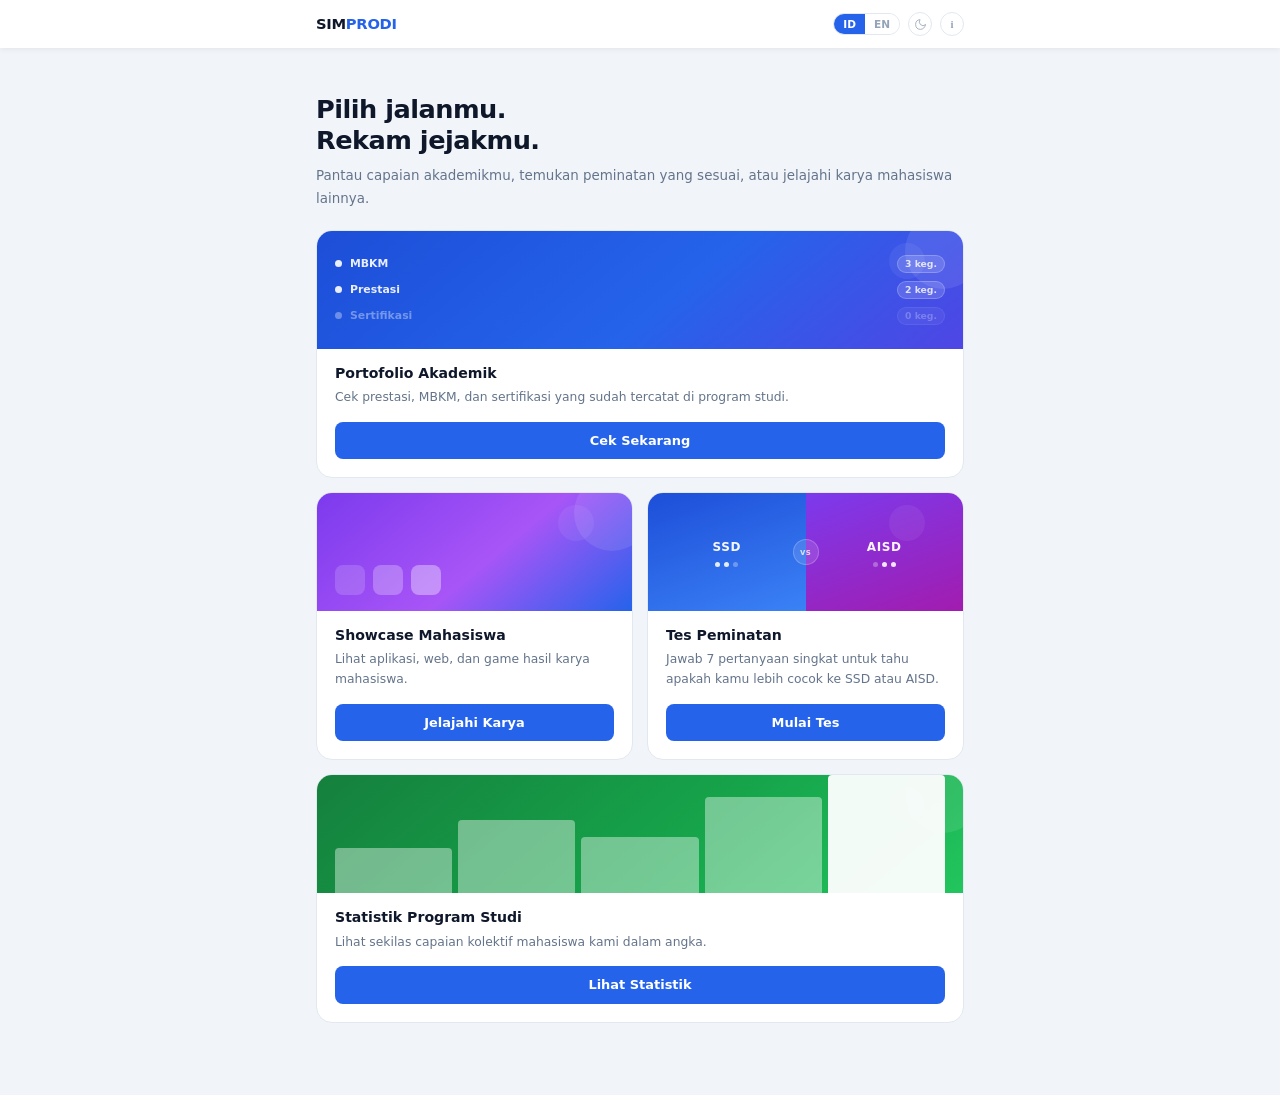
==== portofolio/index.html @ 8973e26c "Sync from simprodi@7f6a32a89ac58dc94283e444ecf06225a2c9fdaa" ====
<html lang="id">
<head>
<meta charset="UTF-8">
<meta name="viewport" content="width=device-width, initial-scale=1.0">
<title>Portofolio Akademik - SIMPRODI</title>
<meta name="description" content="Cek prestasi, MBKM, dan sertifikasi yang sudah tercatat di program studi.">
<meta property="og:title" content="Portofolio Akademik - SIMPRODI">
<meta property="og:description" content="Cek prestasi, MBKM, dan sertifikasi yang sudah tercatat di program studi.">
<meta property="og:type" content="website">
<meta property="og:image" content="https://simprodi.fandipres.my.id/previews/achievements-detail-page.png">
<script>
// Terapkan pilihan tema tersimpan SEBELUM CSS digambar, supaya tidak ada
// kedipan warna terang sesaat sebelum berpindah ke gelap (atau sebaliknya).
(function() {
  try {
    var saved = localStorage.getItem('simprodi_theme');
    if (saved === 'light' || saved === 'dark') document.documentElement.setAttribute('data-theme', saved);
  } catch (e) {}
})();
</script>
<link rel="stylesheet" href="/assets/app.css">
</head>
<body>
<script src="/assets/app.js"></script>
</body>
</html>
---- assets/app.css ----
*, *::before, *::after { box-sizing: border-box; margin: 0; padding: 0; }

:root {
  --blue:        #2563eb;
  --blue-soft:   #eff6ff;
  --blue-border: #bfdbfe;
  --green:       #16a34a;
  --green-soft:  #f0fdf4;
  --green-border:#bbf7d0;
  --purple:      #7c3aed;
  --purple-soft: #faf5ff;
  --purple-border:#ddd6fe;
  --orange:      #ea580c;
  --orange-soft: #fff7ed;
  --orange-border:#fed7aa;
  --red:         #dc2626;
  --red-soft:    #fef2f2;
  --red-border:  #fecaca;
  --bg:          #f1f5f9;
  --card:        #ffffff;
  --border:      #e2e8f0;
  --text:        #0f172a;
  --muted:       #64748b;
  --subtle:      #94a3b8;
  --radius:      10px;
  --font: system-ui, -apple-system, 'Segoe UI', Roboto, sans-serif;
}

/* Mode gelap: menimpa palet di atas. Dipicu otomatis mengikuti preferensi
   sistem (prefers-color-scheme), atau override manual lewat atribut
   data-theme di <html> saat pengguna memilih sendiri lewat tombol toggle. */
@media (prefers-color-scheme: dark) {
  :root:not([data-theme="light"]) {
    --blue:        #3b82f6;
    --blue-soft:   #17233d;
    --blue-border: #1e3a6f;
    --green:       #22c55e;
    --green-soft:  #142e1e;
    --green-border:#1b4a2e;
    --purple:      #a78bfa;
    --purple-soft: #241a3d;
    --purple-border:#3f2a6b;
    --orange:      #fb923c;
    --orange-soft: #3a2210;
    --orange-border:#6b3a10;
    --red:         #f87171;
    --red-soft:    #3a1616;
    --red-border:  #6b2323;
    --bg:          #0f172a;
    --card:        #1e293b;
    --border:      #334155;
    --text:        #f1f5f9;
    --muted:       #94a3b8;
    --subtle:      #64748b;
  }
}
:root[data-theme="dark"] {
  --blue:        #3b82f6;
  --blue-soft:   #17233d;
  --blue-border: #1e3a6f;
  --green:       #22c55e;
  --green-soft:  #142e1e;
  --green-border:#1b4a2e;
  --purple:      #a78bfa;
  --purple-soft: #241a3d;
  --purple-border:#3f2a6b;
  --orange:      #fb923c;
  --orange-soft: #3a2210;
  --orange-border:#6b3a10;
  --red:         #f87171;
  --red-soft:    #3a1616;
  --red-border:  #6b2323;
  --bg:          #0f172a;
  --card:        #1e293b;
  --border:      #334155;
  --text:        #f1f5f9;
  --muted:       #94a3b8;
  --subtle:      #64748b;
}

body {
  font-family: var(--font); background: var(--bg);
  color: var(--text); min-height: 100vh;
  font-size: 15px; line-height: 1.5;
  -webkit-font-smoothing: antialiased;
  display: flex; flex-direction: column;
}
main { flex: 1; }

/* ---- HEADER ---- */
.site-header {
  background: var(--card);
  box-shadow: 0 1px 6px rgba(0,0,0,.07);
  position: sticky; top: 0; z-index: 100;
}
.header-inner {
  max-width: 680px; margin: 0 auto;
  padding: 0 16px; height: 48px;
  display: flex; align-items: center; justify-content: space-between;
}
.header-brand {
  font-size: 0.92rem; font-weight: 800; color: var(--text);
  letter-spacing: -0.02em; cursor: pointer;
}
.header-brand span { color: var(--blue); }
.header-info-btn {
  width: 24px; height: 24px; border-radius: 50%;
  border: 1.5px solid var(--border); background: var(--card);
  display: flex; align-items: center; justify-content: center;
  cursor: pointer; font-size: 0.68rem; font-weight: 700;
  color: var(--subtle); font-family: Georgia, serif;
  transition: border-color .15s, color .15s, background .15s;
  flex-shrink: 0; line-height: 1;
}
.header-info-btn:hover { border-color: var(--blue); color: var(--blue); background: var(--blue-soft); }
.lang-toggle {
  display: flex; border: 1.5px solid var(--border); border-radius: 20px;
  overflow: hidden; flex-shrink: 0;
}
.lang-btn {
  border: none; background: var(--card); color: var(--subtle);
  font-family: var(--font); font-size: 0.66rem; font-weight: 700;
  padding: 4px 9px; cursor: pointer; transition: background .15s, color .15s;
}
.lang-btn.active { background: var(--blue); color: #fff; }

/* ---- MODAL ABOUT ---- */
.about-overlay {
  display: none; position: fixed; inset: 0;
  background: rgba(15,23,42,.35); z-index: 300;
  align-items: flex-end; justify-content: center;
  padding: 0 16px 24px;
}
.about-overlay.open { display: flex; }
.about-modal {
  background: var(--card); border-radius: 16px;
  padding: 22px 20px 20px; width: 100%; max-width: 480px;
  box-shadow: 0 12px 40px rgba(0,0,0,.18);
  animation: slideUp .18s ease;
}
@keyframes slideUp { from { transform: translateY(16px); opacity: 0; } to { transform: translateY(0); opacity: 1; } }
.about-eyebrow {
  font-size: 0.62rem; font-weight: 700; text-transform: uppercase;
  letter-spacing: 0.08em; color: var(--subtle); margin-bottom: 10px;
}
.about-brand {
  font-size: 1.1rem; font-weight: 800; color: var(--text);
  letter-spacing: -0.02em; margin-bottom: 4px;
}
.about-brand b { color: var(--blue); }
.about-expand {
  font-size: 0.78rem; font-weight: 600; color: var(--muted);
  margin-bottom: 12px; line-height: 1.5;
}
.about-desc {
  font-size: 0.80rem; color: var(--muted); line-height: 1.65;
}
.about-close {
  display: block; width: 100%; margin-top: 16px;
  background: var(--bg); border: none; border-radius: 8px;
  padding: 10px; font-size: 0.84rem; font-weight: 600;
  font-family: var(--font); color: var(--muted); cursor: pointer;
  transition: background .15s;
}
.about-close:hover { background: var(--border); }

/* ---- LAYOUT ---- */
.page-wrap { max-width: 680px; margin: 0 auto; padding: 20px 16px 48px; }

/* ---- SEARCH ---- */
.search-card {
  background: var(--card); border: 1px solid var(--border);
  border-radius: var(--radius); padding: 16px; margin-bottom: 18px;
}
.search-row { display: flex; gap: 8px; }
.search-input {
  flex: 1; border: 1.5px solid var(--border); border-radius: 8px;
  padding: 10px 13px; font-size: 0.92rem; font-family: var(--font);
  color: var(--text); outline: none; transition: border-color .15s;
  background: var(--card);
}
.search-input:focus   { border-color: var(--blue); }
.search-input::placeholder { color: var(--subtle); }
.search-btn {
  background: var(--blue); color: #fff; border: none;
  border-radius: 8px; padding: 10px 20px;
  font-size: 0.92rem; font-weight: 600; font-family: var(--font);
  cursor: pointer; transition: background .15s; white-space: nowrap;
}
.search-btn:hover    { background: #1d4ed8; }
.search-btn:disabled { background: #93c5fd; cursor: not-allowed; }
.search-hint { font-size: 0.78rem; color: var(--muted); margin-top: 8px; }

/* ---- STATUS ---- */
.msg-center { text-align: center; padding: 20px 0; font-size: 0.87rem; color: var(--muted); }
.msg-error  { text-align: center; padding: 20px 0; font-size: 0.87rem; color: var(--red); }

/* ---- RESULT INFO ---- */
.result-info {
  font-size: 0.82rem; color: var(--blue);
  background: var(--blue-soft); border: 1px solid var(--blue-border);
  border-radius: 8px; padding: 9px 14px; margin-bottom: 12px;
}

/* ---- STUDENT CARDS ---- */
.student-card {
  background: var(--card); border: 1px solid var(--border);
  border-radius: var(--radius); padding: 13px 15px;
  margin-bottom: 8px; cursor: pointer;
  display: flex; align-items: center; gap: 12px;
  transition: border-color .15s, box-shadow .15s;
  -webkit-tap-highlight-color: transparent;
}
.student-card:hover {
  border-color: var(--blue);
  box-shadow: 0 2px 12px rgba(37,99,235,.1);
}
.s-body  { flex: 1; min-width: 0; }
.s-name  { font-weight: 600; font-size: 0.92rem; white-space: nowrap; overflow: hidden; text-overflow: ellipsis; }
.s-nim   { font-size: 0.78rem; color: var(--muted); margin-top: 1px; }
.s-tags  { display: flex; flex-wrap: wrap; gap: 4px; margin-top: 6px; }
.tag {
  font-size: 0.70rem; font-weight: 600; padding: 2px 8px;
  border-radius: 20px; border: 1px solid; line-height: 1.4;
}
.tag-p  { background: var(--blue-soft);   color: var(--blue);   border-color: var(--blue-border);   }
.tag-m  { background: var(--green-soft);  color: var(--green);  border-color: var(--green-border);  }
.tag-s  { background: var(--purple-soft); color: var(--purple); border-color: var(--purple-border); }
.tag-0  { background: #f8fafc; color: var(--subtle); border-color: var(--border); }
.s-chevron {
  width: 8px; height: 8px; flex-shrink: 0;
  border-right: 2px solid var(--border);
  border-top:   2px solid var(--border);
  transform: rotate(45deg); margin-right: 4px;
}

/* ---- DETAIL VIEW ---- */
#detailView { display: none; }

.back-btn {
  display: inline-flex; align-items: center; gap: 7px;
  background: none; border: 1px solid var(--border);
  border-radius: 7px; padding: 7px 13px;
  font-size: 0.82rem; font-weight: 600; font-family: var(--font);
  color: var(--muted); cursor: pointer; margin-bottom: 16px;
  transition: border-color .15s, color .15s;
}
.back-btn:hover { border-color: var(--blue); color: var(--blue); }
.back-btn .arr  { font-size: 0.9rem; }

.detail-header {
  background: var(--card); border: 1px solid var(--border);
  border-radius: var(--radius); padding: 16px;
  display: flex; align-items: center; gap: 14px; margin-bottom: 14px;
}
.d-name    { font-size: 1rem; font-weight: 700; }
.d-nim     { font-size: 0.80rem; color: var(--muted); margin-top: 2px; }

/* ---- ACCORDION ---- */
.acc-wrap  { margin-bottom: 8px; }

.acc-btn {
  width: 100%; background: var(--card);
  border: 1px solid var(--border); border-radius: var(--radius);
  padding: 12px 16px; display: flex; align-items: center;
  justify-content: space-between; cursor: pointer;
  font-family: var(--font); transition: border-color .15s;
  -webkit-tap-highlight-color: transparent;
}
.acc-btn:hover { border-color: var(--muted); }
.acc-btn.is-open { border-radius: var(--radius) var(--radius) 0 0; }

.acc-lhs   { display: flex; align-items: center; gap: 10px; }
.acc-dot   { width: 8px; height: 8px; border-radius: 50%; flex-shrink: 0; }
.dot-blue  { background: var(--blue); }
.dot-green { background: var(--green); }
.dot-purple{ background: var(--purple); }
.acc-label { font-size: 0.88rem; font-weight: 600; color: var(--text); }
.acc-count { font-size: 0.70rem; font-weight: 700; padding: 2px 7px; border-radius: 20px; }
.c-blue    { background: var(--blue-soft);   color: var(--blue);   }
.c-green   { background: var(--green-soft);  color: var(--green);  }
.c-purple  { background: var(--purple-soft); color: var(--purple); }

.acc-icon {
  width: 7px; height: 7px; flex-shrink: 0;
  border-right: 2px solid var(--subtle);
  border-bottom: 2px solid var(--subtle);
  transform: rotate(45deg); transition: transform .2s;
}
.acc-icon.open { transform: rotate(-135deg); }

.acc-body {
  display: none; background: var(--card);
  border: 1px solid var(--border); border-top: none;
  border-radius: 0 0 var(--radius) var(--radius);
}
.acc-body.open { display: block; }

.acc-empty {
  padding: 18px 16px; font-size: 0.84rem; color: var(--subtle); font-style: italic;
}

/* ---- DATA ROWS ---- */
.data-row {
  padding: 12px 16px; border-bottom: 1px solid #f1f5f9;
}
.data-row:last-child { border-bottom: none; }

.row-meta { display: flex; align-items: center; flex-wrap: wrap; gap: 5px; margin-bottom: 5px; }
.sem-tag {
  font-size: 0.70rem; font-weight: 600; padding: 2px 7px;
  border-radius: 4px; background: #f1f5f9; color: var(--muted);
}
.kat-tag {
  font-size: 0.70rem; font-weight: 600; padding: 2px 7px;
  border-radius: 4px; background: var(--purple-soft);
  color: var(--purple); border: 1px solid var(--purple-border);
}
.row-main { font-size: 0.86rem; color: var(--text); line-height: 1.55; }
.row-sub  { font-size: 0.81rem; color: var(--muted); line-height: 1.5; margin-top: 3px; font-style: italic; }

/* ---- LAPORAN ---- */
.lapor-card {
  background: var(--card); border: 1px solid var(--border);
  border-radius: var(--radius); padding: 16px; margin-top: 10px;
}
.lapor-header {
  display: flex; align-items: flex-start;
  justify-content: space-between; gap: 12px; flex-wrap: wrap;
}
.lapor-title { font-size: 0.88rem; font-weight: 600; }
.lapor-desc  { font-size: 0.79rem; color: var(--muted); margin-top: 3px; }
.btn-lapor {
  background: var(--orange-soft); color: var(--orange);
  border: 1px solid var(--orange-border); border-radius: 7px;
  padding: 7px 14px; font-size: 0.82rem; font-weight: 600;
  font-family: var(--font); cursor: pointer; white-space: nowrap;
  transition: background .15s; flex-shrink: 0;
}
.btn-lapor:hover { background: #ffedd5; }

.lapor-form {
  display: none; border-top: 1px solid var(--border);
  margin-top: 14px; padding-top: 14px;
}
.lapor-form.open { display: block; }
.lapor-note {
  font-size: 0.78rem; color: var(--muted); line-height: 1.55;
  background: #f8fafc; border: 1px solid var(--border);
  border-radius: 6px; padding: 8px 11px; margin: 10px 0 12px;
}
.form-label {
  display: block; font-size: 0.81rem; font-weight: 600;
  color: #374151; margin-bottom: 6px;
}
.form-textarea {
  width: 100%; border: 1.5px solid var(--border); border-radius: 8px;
  padding: 10px 12px; font-size: 0.86rem; font-family: var(--font);
  resize: vertical; min-height: 90px; outline: none; margin-bottom: 10px;
  color: var(--text); transition: border-color .15s; line-height: 1.5;
}
.form-textarea:focus   { border-color: var(--orange); }
.form-textarea::placeholder { color: var(--subtle); font-size: 0.83rem; }
.char-counter { font-size: 0.72rem; color: var(--subtle); text-align: right; margin: -4px 0 8px; }
.char-counter.ok { color: var(--green); }
.btn-send {
  background: var(--orange); color: #fff; border: none; border-radius: 8px;
  padding: 9px 18px; font-size: 0.88rem; font-weight: 600;
  font-family: var(--font); cursor: pointer; transition: background .15s;
}
.btn-send:hover    { background: #c2410c; }
.btn-send:disabled { opacity: 0.55; cursor: not-allowed; }

.alert {
  margin-top: 10px; padding: 10px 13px; border-radius: 8px;
  font-size: 0.83rem; line-height: 1.5;
}
.alert-ok  { background: var(--green-soft); color: var(--green); border: 1px solid var(--green-border); }
.alert-err { background: var(--red-soft); color: var(--red); border: 1px solid var(--red-border); }

/* ---- DETAIL TOPBAR ---- */
.detail-topbar {
  display: flex; justify-content: space-between; align-items: center;
  margin-bottom: 16px;
}
/* ---- TOAST ---- */
.toast {
  position: fixed; bottom: 24px; left: 50%;
  transform: translateX(-50%) translateY(12px);
  background: #1e293b; color: #fff;
  padding: 10px 18px; border-radius: 8px;
  font-size: 0.83rem; font-weight: 500;
  opacity: 0; transition: opacity .2s, transform .2s;
  z-index: 400; pointer-events: none; white-space: nowrap;
}
.toast.show { opacity: 1; transform: translateX(-50%) translateY(0); }

/* ---- FOOTER ---- */

/* ---- SEMESTER GROUP ---- */
.sem-group { }
.sem-group-label {
  font-size: 0.70rem; font-weight: 700; text-transform: uppercase;
  letter-spacing: 0.6px; color: var(--muted);
  padding: 7px 16px 5px; background: #f8fafc;
  border-bottom: 1px solid var(--border);
  border-top: 1px solid var(--border);
}
.sem-group:first-child .sem-group-label { border-top: none; }
.sem-group .data-row { border-bottom: 1px solid #f8fafc; }
.sem-group .data-row:last-child { border-bottom: none; }

/* ---- INFO BUTTON ---- */
.info-btn {
  width: 15px; height: 15px; border-radius: 50%;
  background: var(--border); color: var(--muted);
  border: none; cursor: pointer; font-size: 0.62rem; font-weight: 700;
  display: inline-flex; align-items: center; justify-content: center;
  flex-shrink: 0; transition: background .15s, color .15s;
  font-family: Georgia, serif; line-height: 1; user-select: none;
}
.info-btn:hover, .info-btn:focus-visible { background: var(--blue); color: #fff; outline: none; }

/* ---- INFO MODAL ---- */
.info-overlay {
  display: none; position: fixed; inset: 0;
  background: rgba(0,0,0,.4); z-index: 300;
  align-items: center; justify-content: center; padding: 20px;
}
.info-overlay.open { display: flex; }
.info-box {
  background: var(--card); border-radius: 14px;
  padding: 22px 20px 20px; max-width: 340px; width: 100%;
  position: relative; box-shadow: 0 12px 40px rgba(0,0,0,.18);
  animation: popIn .15s ease;
}
@keyframes popIn { from { transform: scale(.92); opacity: 0; } to { transform: scale(1); opacity: 1; } }
.info-close {
  position: absolute; top: 12px; right: 12px;
  background: none; border: none; cursor: pointer;
  color: var(--subtle); font-size: 0.85rem; line-height: 1;
  width: 26px; height: 26px; display: flex; align-items: center; justify-content: center;
  border-radius: 6px; transition: background .15s, color .15s;
}
.info-close:hover { background: #f1f5f9; color: var(--text); }
.info-cat {
  font-size: 0.68rem; font-weight: 700; text-transform: uppercase;
  letter-spacing: 0.6px; margin-bottom: 6px; padding: 3px 8px;
  border-radius: 4px; display: inline-block;
}
.info-cat.mbkm   { background: var(--green-soft);  color: var(--green); }
.info-cat.pres   { background: var(--blue-soft);   color: var(--blue);  }
.info-cat.sert   { background: var(--purple-soft); color: var(--purple);}
.info-title { font-size: 0.95rem; font-weight: 700; margin-bottom: 10px; color: var(--text); }
.info-body  { font-size: 0.83rem; color: var(--muted); line-height: 1.7; }

/* ---- TEXT INPUT (for not-found form) ---- */
.text-input {
  width: 100%; border: 1.5px solid var(--border); border-radius: 8px;
  padding: 9px 12px; font-size: 0.88rem; font-family: var(--font);
  color: var(--text); outline: none; transition: border-color .15s;
  background: var(--card);
}
.text-input:focus { border-color: var(--blue); }
.text-input::placeholder { color: var(--subtle); }

/* ---- SPINNER ---- */
.spinner {
  display: inline-block; width: 13px; height: 13px;
  border: 2px solid rgba(255,255,255,.35); border-top-color: #fff;
  border-radius: 50%; animation: spin .65s linear infinite;
  vertical-align: middle; margin-right: 5px;
}
@keyframes spin { to { transform: rotate(360deg); } }

/* ---- MOBILE ---- */
@media (max-width: 480px) {
  .search-btn { padding: 10px 14px; font-size: 0.88rem; }
  .s-name { font-size: 0.90rem; }
  .lapor-header { flex-direction: column; }
  .btn-lapor { width: 100%; text-align: center; }
}

/* ---- BERANDA ---- */
.home-hero { padding: 26px 0 20px; }
.home-headline {
  font-size: 1.6rem; font-weight: 800; line-height: 1.2;
  color: var(--text); letter-spacing: -0.02em; text-wrap: balance; margin-bottom: 10px;
}
.home-sub { font-size: 0.84rem; color: var(--muted); line-height: 1.65; }

.home-cards {
  display: grid; grid-template-columns: 1fr 1fr;
  gap: 14px; margin-bottom: 24px;
}
@media (max-width: 400px) {
  .home-cards { grid-template-columns: 1fr; }
  .home-headline { font-size: 1.32rem; }
}
.home-card {
  background: var(--card); border: 1.5px solid var(--border);
  border-radius: 16px; overflow: hidden; cursor: pointer;
  transition: border-color .18s, box-shadow .18s, transform .14s;
  -webkit-tap-highlight-color: transparent; outline: none;
  display: flex; flex-direction: column;
}
.home-card-1:hover, .home-card-1:focus-visible {
  border-color: var(--blue);
  box-shadow: 0 8px 28px rgba(37,99,235,.15);
  transform: translateY(-2px);
}
.home-card-2:hover, .home-card-2:focus-visible {
  border-color: var(--purple);
  box-shadow: 0 8px 28px rgba(124,58,237,.15);
  transform: translateY(-2px);
}
.home-card-illus {
  height: 118px; position: relative; overflow: hidden;
  display: flex; align-items: flex-end; padding: 0 18px 16px;
}
.home-card-illus::before {
  content: ''; position: absolute; right: -18px; top: -18px;
  width: 76px; height: 76px; border-radius: 50%; background: rgba(255,255,255,.09);
}
.home-card-illus::after {
  content: ''; position: absolute; right: 38px; top: 12px;
  width: 36px; height: 36px; border-radius: 50%; background: rgba(255,255,255,.06);
}
.illus-blue   { background: linear-gradient(140deg, #1D4ED8 0%, #2563EB 55%, #4F46E5 100%); }

/* Ilustrasi Portofolio Akademik - list kategori */
.illus-list { display: flex; flex-direction: column; gap: 8px; width: 100%; }
.illus-list-row { display: flex; align-items: center; gap: 8px; }
.illus-list-dot {
  width: 7px; height: 7px; border-radius: 50%;
  background: rgba(255,255,255,.9); flex-shrink: 0;
}
.illus-list-dot.dim { background: rgba(255,255,255,.35); }
.illus-list-label {
  font-size: 0.68rem; font-weight: 700; color: rgba(255,255,255,.9); flex: 1;
}
.illus-list-label.dim { color: rgba(255,255,255,.38); }
.illus-list-badge {
  font-size: 0.58rem; font-weight: 700;
  background: rgba(255,255,255,.15); border: 1px solid rgba(255,255,255,.22);
  border-radius: 20px; padding: 1px 7px; color: rgba(255,255,255,.8);
}
.illus-list-badge.dim { opacity: 0.35; }

/* Ilustrasi Tes Peminatan - komparasi SSD vs AISD */
.illus-vs-wrap {
  display: flex; width: 100%; height: 100%;
  position: absolute; inset: 0;
}
.illus-vs-side {
  flex: 1; display: flex; flex-direction: column;
  align-items: center; justify-content: center; gap: 6px;
  position: relative;
}
.illus-vs-left  { background: linear-gradient(160deg, #1D4ED8, #3B82F6); }
.illus-vs-right { background: linear-gradient(160deg, #7C3AED, #A21CAF); }
.illus-vs-label {
  font-size: 0.75rem; font-weight: 800; letter-spacing: 0.05em;
  color: rgba(255,255,255,.95);
}
.illus-vs-dots { display: flex; gap: 4px; }
.illus-vs-dot {
  width: 5px; height: 5px; border-radius: 50%;
  background: rgba(255,255,255,.3);
}
.illus-vs-dot.on { background: rgba(255,255,255,.88); }
.illus-vs-badge {
  position: absolute; top: 50%; left: 50%;
  transform: translate(-50%, -50%);
  width: 26px; height: 26px;
  display: flex; align-items: center; justify-content: center;
  font-size: 0.52rem; font-weight: 800; letter-spacing: 0.03em;
  color: rgba(255,255,255,.75);
  background: rgba(255,255,255,.12);
  border: 1px solid rgba(255,255,255,.22);
  border-radius: 50%;
  z-index: 1;
}

.home-card-body { padding: 15px 18px 18px; flex: 1; display: flex; flex-direction: column; }
.home-card-title {
  font-size: 0.88rem; font-weight: 700; color: var(--text);
  line-height: 1.3; margin-bottom: 6px;
}
.home-card-desc {
  font-size: 0.77rem; color: var(--muted); line-height: 1.6;
  flex: 1; margin-bottom: 14px;
}
.home-card-btn {
  display: block; width: 100%; border: none; border-radius: 8px;
  padding: 9px 12px; font-size: 0.81rem; font-weight: 700;
  font-family: var(--font); text-align: center; pointer-events: none;
  background: var(--blue); color: #fff;
}

/* ---- KUIS PEMINATAN ---- */
.quiz-topbar {
  display: flex; align-items: center; gap: 10px; margin-bottom: 4px;
}
.quiz-progress-bar {
  flex: 1; height: 4px; background: var(--border); border-radius: 2px; overflow: hidden;
}
.quiz-progress-fill {
  height: 100%; background: var(--purple); border-radius: 2px;
  transition: width .35s ease;
}
.quiz-step-label { font-size: 0.75rem; color: var(--muted); white-space: nowrap; }
.quiz-card {
  background: var(--card); border: 1px solid var(--border);
  border-radius: var(--radius); padding: 20px 18px; margin-top: 12px;
}
.quiz-q {
  font-size: 0.95rem; font-weight: 600; color: var(--text);
  line-height: 1.6; margin-bottom: 16px;
}
.quiz-options { display: flex; flex-direction: column; gap: 10px; }
.quiz-option {
  width: 100%; text-align: left; border: 1.5px solid var(--border);
  border-radius: 10px; padding: 13px 16px;
  font-size: 0.87rem; font-family: var(--font); color: var(--text);
  background: var(--card); cursor: pointer; line-height: 1.55;
  transition: border-color .15s, background .15s;
  -webkit-tap-highlight-color: transparent;
}
.quiz-option:hover { border-color: var(--purple); background: var(--purple-soft); }
.quiz-prev-btn {
  display: flex; align-items: center; gap: 6px; margin-top: 16px;
  background: none; border: none; cursor: pointer; padding: 4px 0;
  font-size: 0.82rem; font-weight: 600; color: var(--muted);
  font-family: var(--font); transition: color .15s;
}
.quiz-prev-btn:hover { color: var(--purple); }

/* ---- HASIL KUIS ---- */
.result-hero {
  background: var(--card); border: 1px solid var(--border);
  border-radius: var(--radius); padding: 22px 20px; text-align: center; margin-bottom: 12px;
}
.result-chip {
  display: inline-block; font-size: 0.68rem; font-weight: 700; text-transform: uppercase;
  letter-spacing: 0.5px; padding: 3px 10px; border-radius: 20px; margin-bottom: 10px;
}
.chip-ssd  { background: var(--blue-soft);   color: var(--blue);   }
.chip-aisd { background: var(--purple-soft); color: var(--purple); }
.result-pem-name { font-size: 1.05rem; font-weight: 700; color: var(--text); margin-bottom: 5px; line-height: 1.4; }
.result-score-line { font-size: 0.82rem; color: var(--muted); margin-bottom: 16px; }
.score-bars { display: flex; flex-direction: column; gap: 8px; text-align: left; }
.score-row-label {
  display: flex; justify-content: space-between;
  font-size: 0.74rem; font-weight: 700; margin-bottom: 4px;
}
.score-row-label.ssd  { color: var(--blue);   }
.score-row-label.aisd { color: var(--purple); }
.score-track { height: 6px; background: var(--border); border-radius: 3px; overflow: hidden; }
.score-fill-ssd  { height: 100%; background: var(--blue);   border-radius: 3px; transition: width .5s ease; }
.score-fill-aisd { height: 100%; background: var(--purple); border-radius: 3px; transition: width .5s ease; }
.result-desc-card {
  background: var(--card); border: 1px solid var(--border);
  border-radius: var(--radius); padding: 16px; margin-bottom: 12px;
}
.result-desc-title { font-size: 0.86rem; font-weight: 700; color: var(--text); margin-bottom: 7px; }
.result-desc-body  { font-size: 0.82rem; color: var(--muted); line-height: 1.7; }
.result-sub-label {
  font-size: 0.68rem; font-weight: 700; text-transform: uppercase;
  letter-spacing: 0.05em; color: var(--subtle); margin: 14px 0 8px;
}
.result-tags { display: flex; flex-wrap: wrap; gap: 6px; }
.result-tag {
  font-size: 0.74rem; font-weight: 600; padding: 5px 10px;
  border-radius: 20px; line-height: 1.3;
}
.result-note {
  font-size: 0.76rem; color: var(--subtle); line-height: 1.6;
  background: #f8fafc; border: 1px solid var(--border);
  border-radius: 8px; padding: 10px 13px; margin-bottom: 14px;
}
.result-actions { display: flex; flex-direction: column; gap: 8px; }
.btn-full-primary {
  width: 100%; background: var(--blue); color: #fff; border: none;
  border-radius: 10px; padding: 13px; font-size: 0.92rem; font-weight: 700;
  font-family: var(--font); cursor: pointer; transition: background .15s;
}
.btn-full-primary:hover { background: #1d4ed8; }
.btn-full-sec {
  width: 100%; background: none; color: var(--muted); border: 1.5px solid var(--border);
  border-radius: 10px; padding: 12px; font-size: 0.88rem; font-weight: 600;
  font-family: var(--font); cursor: pointer; transition: border-color .15s, color .15s;
}
.btn-full-sec:hover { border-color: var(--blue); color: var(--blue); }

/* ---- SHOWCASE MAHASISWA ---- */
#scGaleriView, #scDetailView, #scFormView, #scStatusView { display: none; }

.illus-showcase { background: linear-gradient(140deg, #7C3AED 0%, #A855F7 55%, #2563EB 100%); }
.illus-gallery { display: flex; gap: 8px; }
.illus-gallery-tile { width: 30px; height: 30px; border-radius: 8px; background: rgba(255,255,255,.16); }
.illus-gallery-tile:nth-child(2) { background: rgba(255,255,255,.26); }
.illus-gallery-tile:nth-child(3) { background: rgba(255,255,255,.36); }
.home-card-featured { grid-column: 1 / -1; }
.home-card-featured .home-card-illus { padding: 0 18px; align-items: center; }
.home-card-4:hover, .home-card-4:focus-visible {
  border-color: var(--green);
  box-shadow: 0 8px 28px rgba(22,163,74,.15);
  transform: translateY(-2px);
}

/* Ilustrasi Statistik Program Studi - bar chart sederhana */
.illus-stats { background: linear-gradient(140deg, #15803d 0%, #16a34a 55%, #22c55e 100%); }
.illus-bars { display: flex; align-items: flex-end; gap: 6px; width: 100%; height: 100%; }
.illus-bar { flex: 1; border-radius: 4px 4px 0 0; background: rgba(255,255,255,.4); }
.illus-bar:last-child { background: rgba(255,255,255,.95); }

/* ---- STATISTIK PROGRAM STUDI ---- */
.stat-disclaimer {
  background: var(--orange-soft); border: 1px solid var(--orange-border);
  border-radius: var(--radius); padding: 12px 14px; margin: 14px 0 18px;
}
.stat-disclaimer-title { font-size: 0.82rem; font-weight: 700; color: var(--orange); margin-bottom: 4px; }
.stat-disclaimer-desc { font-size: 0.78rem; color: var(--muted); line-height: 1.6; }
.stat-grid {
  display: grid; grid-template-columns: repeat(2, 1fr); gap: 10px; margin-bottom: 18px;
}
@media (min-width: 560px) { .stat-grid { grid-template-columns: repeat(3, 1fr); } }
.stat-card {
  background: var(--card); border: 1px solid var(--border);
  border-radius: var(--radius); padding: 18px 14px; text-align: center;
}
.stat-icon { width: 34px; height: 34px; margin: 0 auto 10px; color: var(--green); }
.stat-icon svg { width: 100%; height: 100%; }
.stat-value { font-size: 1.6rem; font-weight: 800; color: var(--text); line-height: 1.15; margin-bottom: 4px; }
.stat-label { font-size: 0.74rem; color: var(--muted); line-height: 1.4; }

.sc-card {
  background: var(--card); border: 1px solid var(--border);
  box-shadow: 0 1px 4px rgba(15,23,42,.05);
  border-radius: var(--radius); padding: 14px 16px; margin-bottom: 10px;
}
.sc-input, .sc-textarea, .sc-select {
  width: 100%; border: 1.5px solid var(--border); border-radius: 8px;
  padding: 10px 13px; font-size: 0.88rem; font-family: var(--font);
  color: var(--text); outline: none; transition: border-color .15s; background: var(--card);
}
.sc-input:focus, .sc-textarea:focus, .sc-select:focus { border-color: var(--blue); box-shadow: 0 0 0 3px var(--blue-soft); }
.sc-input::placeholder, .sc-textarea::placeholder { color: var(--subtle); }
.sc-textarea { resize: vertical; min-height: 68px; }

.sc-btn {
  font-family: var(--font); font-size: 0.86rem; font-weight: 600; border-radius: 8px;
  padding: 10px 18px; border: 1px solid transparent; cursor: pointer;
  display: inline-flex; align-items: center; justify-content: center; gap: 6px;
  transition: background .15s, border-color .15s, color .15s;
  text-decoration: none;
}
.sc-btn-primary { background: var(--blue); color: #fff; }
.sc-btn-primary:hover { background: #1d4ed8; }
.sc-btn-primary:disabled { background: #93c5fd; cursor: not-allowed; }
.sc-btn-outline { background: var(--card); color: var(--text); border-color: var(--border); }
.sc-btn-outline:hover { border-color: var(--blue); color: var(--blue); }
.sc-btn-block { width: 100%; }
.sc-btn-sm { padding: 6px 12px; font-size: 0.78rem; }

.sc-tag { font-size: 0.68rem; font-weight: 700; padding: 3px 9px; border-radius: 12px; border: 1px solid; display: inline-block; }
.sc-tag-jenis { background: var(--bg); color: var(--muted); border-color: var(--border); }
.sc-tag-ssd  { background: var(--blue-soft);   color: var(--blue);   border-color: var(--blue-border); }
.sc-tag-aisd { background: var(--purple-soft); color: var(--purple); border-color: var(--purple-border); }
.sc-tag-none { background: var(--bg); color: var(--subtle); border-color: var(--border); }
.sc-tag-live { background: var(--green-soft);  color: var(--green);  border-color: var(--green-border); }
.sc-tag-dev  { background: var(--orange-soft); color: var(--orange); border-color: var(--orange-border); }
.sc-tags { display: flex; gap: 6px; flex-wrap: wrap; }

.sc-status-pill { font-size: 0.74rem; font-weight: 700; padding: 4px 11px; border-radius: 12px; display: inline-block; }
.sc-status-menunggu  { background: var(--orange-soft); color: var(--orange); }
.sc-status-disetujui { background: var(--green-soft);  color: var(--green); }
.sc-status-ditolak   { background: var(--red-soft); color: var(--red); }

/* Galeri */
.sc-toolbar-top { margin-bottom: 10px; display: flex; gap: 8px; flex-wrap: wrap; }
.sc-search-bar { margin-top: 14px; }
.sc-toolbar { display: flex; align-items: center; justify-content: space-between; gap: 10px; margin: 12px 0; flex-wrap: wrap; }
.sc-toolbar-left { display: flex; align-items: center; gap: 10px; flex-wrap: wrap; }
.sc-result-count { font-size: 0.80rem; color: var(--muted); }
.sc-filter-toggle-btn {
  display: flex; align-items: center; gap: 6px; border: 1px solid var(--border); background: var(--card);
  border-radius: 8px; padding: 7px 12px; font-size: 0.80rem; font-weight: 600; color: var(--text);
  cursor: pointer; font-family: var(--font);
}
.sc-filter-toggle-btn.active { border-color: var(--blue); background: var(--blue-soft); color: var(--blue); }
.sc-filter-badge {
  min-width: 16px; height: 16px; padding: 0 4px; border-radius: 999px; background: var(--blue); color: #fff;
  font-size: 0.62rem; font-weight: 800; display: inline-flex; align-items: center; justify-content: center;
}
.sc-sort-wrap { position: relative; }
.sc-sort-btn {
  display: flex; align-items: center; gap: 6px; border: 1px solid var(--border); background: var(--card);
  border-radius: 8px; padding: 7px 12px; font-size: 0.80rem; font-weight: 600; color: var(--text);
  cursor: pointer; font-family: var(--font);
}
.sc-sort-menu {
  position: absolute; right: 0; top: calc(100% + 6px); background: var(--card); border: 1px solid var(--border);
  border-radius: 8px; box-shadow: 0 8px 24px -8px rgba(15,23,42,.28); min-width: 180px; padding: 5px; z-index: 20;
}
.sc-sort-option {
  display: block; width: 100%; text-align: left; border: none; background: none;
  padding: 8px 9px; border-radius: 6px; font-size: 0.80rem; font-family: var(--font); color: var(--text); cursor: pointer;
}
.sc-sort-option:hover { background: var(--bg); }
.sc-sort-option.active { color: var(--blue); font-weight: 700; background: var(--blue-soft); }

.sc-filter-panel { margin-bottom: 12px; background: var(--bg); border: 1px solid var(--border); border-radius: var(--radius); padding: 12px 14px; display: flex; flex-direction: column; gap: 10px; }
.sc-filter-row { display: flex; flex-direction: column; gap: 7px; }
.sc-filter-row-label { font-size: 0.66rem; font-weight: 700; color: var(--muted); text-transform: uppercase; letter-spacing: .05em; }
.sc-chipbar { display: flex; gap: 6px; flex-wrap: wrap; }
.sc-fchip {
  border: 1px solid var(--border); background: var(--card); color: var(--muted);
  font-family: var(--font); font-size: 0.76rem; font-weight: 600; padding: 5px 11px;
  border-radius: 999px; cursor: pointer;
}
.sc-fchip.active { background: var(--blue); border-color: var(--blue); color: #fff; }

.sc-gallery-grid { display: grid; grid-template-columns: 1fr 1fr; gap: 10px; }
@media (max-width: 480px) { .sc-gallery-grid { grid-template-columns: 1fr; } }
.sc-gcard { padding: 0; overflow: hidden; display: flex; flex-direction: column; cursor: pointer; transition: border-color .18s, box-shadow .18s, transform .14s; }
.sc-gcard:hover { border-color: var(--blue-border); box-shadow: 0 8px 24px rgba(37,99,235,.14); transform: translateY(-2px); }
.sc-gthumb { aspect-ratio: 16/9; background-size: cover; background-position: center; background-color: var(--bg); transition: transform .3s; }
.sc-gcard:hover .sc-gthumb { transform: scale(1.05); }
.sc-gthumb-empty { display: flex; align-items: center; justify-content: center; background: linear-gradient(135deg, var(--bg), var(--border)); }
.sc-gthumb-empty svg { width: 30px; height: 30px; color: var(--subtle); opacity: .6; }
.sc-gbody { padding: 11px 12px 12px; display: flex; flex-direction: column; gap: 6px; flex: 1; }
.sc-gtitle { font-weight: 700; font-size: 0.88rem; line-height: 1.3; }
.sc-gcreators { font-size: 0.74rem; color: var(--muted); }
.sc-gfoot { display: flex; align-items: center; justify-content: space-between; margin-top: auto; padding-top: 4px; }
.sc-likes { font-size: 0.78rem; color: var(--muted); }
.sc-likes .heart { color: var(--red); }
.sc-empty { grid-column: 1 / -1; text-align: center; padding: 30px 0; color: var(--subtle); font-size: 0.86rem; font-style: italic; }

/* Detail */
.sc-hero-media {
  border-radius: var(--radius); overflow: hidden; border: 1px solid var(--border);
  background: linear-gradient(135deg,#1e293b,#0f172a); aspect-ratio: 16/9;
  box-shadow: 0 12px 32px rgba(15,23,42,.16);
  display: flex; align-items: center; justify-content: center; position: relative; cursor: pointer; margin-top: 12px;
}
.sc-hero-media .play { width: 52px; height: 52px; border-radius: 50%; background: rgba(255,255,255,.16); border: 1.5px solid rgba(255,255,255,.5); display: flex; align-items: center; justify-content: center; color: #fff; font-size: 1.3rem; }
.sc-hero-fallback { cursor: default; }
.sc-hero-fallback svg { width: 56px; height: 56px; color: rgba(255,255,255,.5); }
.sc-shot-strip { display: flex; gap: 8px; margin-top: 10px; overflow-x: auto; padding-bottom: 4px; }
.sc-shot { flex: 0 0 auto; width: 130px; aspect-ratio: 9/16; border-radius: 8px; border: 1px solid var(--border); background-size: cover; background-position: center; background-color: var(--bg); }
.sc-detail-head { display: flex; align-items: flex-start; justify-content: space-between; gap: 12px; margin-top: 14px; }
.sc-detail-title { font-size: 1.14rem; font-weight: 800; }
.sc-like-btn { display: flex; flex-direction: column; align-items: center; gap: 1px; border: 1px solid var(--border); background: var(--card); border-radius: 10px; padding: 7px 11px; cursor: pointer; font-family: var(--font); flex-shrink: 0; font-size: 1rem; color: var(--subtle); transition: border-color .15s, transform .12s; }
.sc-like-btn:hover { border-color: var(--red-border); color: var(--red); transform: scale(1.06); }
.sc-like-btn.liked { color: var(--red); border-color: var(--red-border); background: var(--red-soft); }
.sc-like-btn span { font-size: 0.76rem; font-weight: 700; color: var(--text); }
.sc-detail-desc { margin-top: 10px; font-size: 0.88rem; white-space: pre-line; }
.sc-section-label { font-size: 0.70rem; font-weight: 700; text-transform: uppercase; letter-spacing: .05em; color: var(--muted); margin-top: 18px; margin-bottom: 8px; }
.sc-creator-row { display: flex; align-items: center; gap: 10px; padding: 8px 0; border-bottom: 1px solid var(--border); font-size: 0.85rem; }
.sc-creator-row:last-child { border-bottom: none; }
.sc-creator-avatar { flex-shrink: 0; width: 32px; height: 32px; border-radius: 50%; background: var(--blue-soft); color: var(--blue); border: 1px solid var(--blue-border); display: flex; align-items: center; justify-content: center; font-size: 0.76rem; font-weight: 800; }
.sc-creator-nim { color: var(--muted); font-size: 0.74rem; }
.sc-meta-grid { display: grid; grid-template-columns: 1fr 1fr; gap: 10px 14px; }
.sc-meta-k { display: flex; align-items: center; gap: 5px; }
.sc-meta-k svg { width: 12px; height: 12px; flex-shrink: 0; }
@media (max-width: 420px) { .sc-meta-grid { grid-template-columns: 1fr; } }
.sc-meta-k { font-size: 0.66rem; color: var(--muted); text-transform: uppercase; letter-spacing: .04em; font-weight: 700; }
.sc-meta-v { font-size: 0.85rem; margin-top: 2px; }
.sc-tech-pills { display: flex; gap: 6px; flex-wrap: wrap; }
.sc-tech-pill { font-size: 0.72rem; background: var(--bg); border: 1px solid var(--border); padding: 3px 9px; border-radius: 999px; }

.sc-tag-input {
  display: flex; flex-wrap: wrap; align-items: center; gap: 6px;
  border: 1.5px solid var(--border); border-radius: 8px; padding: 6px 8px;
  background: var(--card); cursor: text; transition: border-color .15s;
}
.sc-tag-input:focus-within { border-color: var(--blue); box-shadow: 0 0 0 3px var(--blue-soft); }
.sc-tag-input #scfTeknologiChips { display: contents; }
.sc-tag-input input {
  flex: 1; min-width: 90px; border: none; outline: none; background: transparent;
  color: var(--text); font-size: 0.88rem; font-family: var(--font); padding: 4px 2px;
}
.sc-tag-input input::placeholder { color: var(--subtle); }
.sc-tag-chip {
  display: inline-flex; align-items: center; gap: 3px; font-size: 0.78rem;
  background: var(--bg); border: 1px solid var(--border); border-radius: 999px;
  padding: 3px 4px 3px 10px; white-space: nowrap;
}
.sc-tag-chip button {
  border: none; background: transparent; cursor: pointer; color: var(--muted);
  font-size: 0.9rem; line-height: 1; padding: 2px 5px; font-family: var(--font);
}
.sc-tag-chip button:hover { color: var(--red); }
.sc-action-row { display: flex; gap: 9px; margin-top: 18px; flex-wrap: wrap; }
.sc-action-row .sc-btn { flex: 1; min-width: 130px; }
.sc-report-link { display: block; margin: 14px auto 0; border: none; background: none; color: var(--muted); font-family: var(--font); font-size: 0.78rem; font-weight: 600; cursor: pointer; text-align: center; width: 100%; }
.sc-report-link:hover { color: var(--red); }

/* Modal (laporkan) */
.sc-modal-overlay { position: fixed; inset: 0; background: rgba(15,23,42,.5); z-index: 100; display: none; align-items: center; justify-content: center; padding: 16px; }
.sc-modal-overlay.open { display: flex; }
.sc-modal-box { background: var(--card); border-radius: 14px; box-shadow: 0 12px 40px rgba(0,0,0,.18); padding: 20px; width: 100%; max-width: 420px; max-height: 88vh; overflow-y: auto; }
.sc-modal-head { display: flex; align-items: center; justify-content: space-between; margin-bottom: 4px; }
.sc-modal-title { font-weight: 800; font-size: 1rem; }
.sc-modal-close { border: none; background: none; font-size: 1.3rem; line-height: 1; color: var(--muted); cursor: pointer; padding: 4px; }

/* Form */
.sc-form-group { margin-top: 14px; }
.sc-form-label { font-size: 0.80rem; font-weight: 700; margin-bottom: 6px; display: block; }
.sc-form-label .opt { font-weight: 500; color: var(--subtle); font-size: 0.72rem; }
.sc-req { color: var(--red); }
.sc-form-hint { font-size: 0.72rem; color: var(--muted); margin-top: 5px; }
.sc-seg { display: flex; gap: 6px; flex-wrap: wrap; }
.sc-seg-btn { border: 1px solid var(--border); background: var(--card); color: var(--text); font-family: var(--font); font-size: 0.80rem; font-weight: 600; padding: 7px 12px; border-radius: 8px; cursor: pointer; transition: border-color .15s, background .15s, color .15s; }
.sc-seg-btn:hover:not(.active) { border-color: var(--blue-border); background: var(--blue-soft); }
.sc-seg-btn.active { border-color: var(--blue); background: var(--blue-soft); color: var(--blue); }
.sc-form-section-title { font-weight: 800; font-size: 0.92rem; margin-top: 24px; padding-top: 18px; border-top: 1px solid var(--border); }
.sc-form-section-title:first-child { margin-top: 14px; padding-top: 0; border-top: none; }
.sc-creator-field { display: grid; grid-template-columns: 1fr 1.4fr auto; gap: 7px; margin-bottom: 7px; align-items: center; }
@media (max-width: 420px) { .sc-creator-field { grid-template-columns: 1fr; } }
.sc-single-field { display: grid; grid-template-columns: 1fr auto; gap: 7px; margin-bottom: 7px; align-items: center; }
.sc-icon-btn { border: 1px solid var(--border); background: var(--card); width: 36px; height: 36px; border-radius: 8px; cursor: pointer; color: var(--muted); flex-shrink: 0; font-size: 0.9rem; }
.sc-icon-btn:hover { border-color: var(--red-border); color: var(--red); }
.sc-add-row-btn { display: inline-block; font-size: 0.78rem; font-weight: 700; color: var(--blue); background: var(--blue-soft); border: 1px dashed var(--blue-border); border-radius: 8px; padding: 7px 12px; cursor: pointer; font-family: var(--font); margin-top: 2px; transition: background .15s, border-color .15s; }
.sc-add-row-btn:hover { background: var(--blue-border); border-color: var(--blue); }
.sc-callout { background: var(--blue-soft); border: 1px solid var(--blue-border); border-radius: 8px; padding: 10px 12px; margin-top: 8px; }
.sc-callout-title { font-size: 0.76rem; font-weight: 700; color: var(--blue); margin-bottom: 3px; }
.sc-callout ol { font-size: 0.76rem; padding-left: 16px; display: flex; flex-direction: column; gap: 2px; }
.sc-callout-alt { font-size: 0.72rem; color: var(--muted); margin-top: 6px; }
.sc-intro-note { background: var(--orange-soft); border: 1px solid var(--orange-border); border-radius: var(--radius); padding: 12px 13px; margin-top: 14px; font-size: 0.80rem; }
.sc-consent-row { display: flex; align-items: flex-start; gap: 8px; margin-top: 9px; cursor: pointer; }
.sc-consent-row input[type="checkbox"] { width: 16px; height: 16px; margin-top: 2px; accent-color: var(--blue); flex-shrink: 0; }
.sc-consent-row span { font-size: 0.80rem; line-height: 1.4; }
.sc-success-card { text-align: center; padding: 30px 16px; }
.sc-success-icon { width: 50px; height: 50px; border-radius: 50%; background: var(--green-soft); color: var(--green); display: flex; align-items: center; justify-content: center; margin: 0 auto 12px; font-size: 1.4rem; }
.sc-code-box { display: inline-flex; align-items: center; gap: 8px; background: var(--bg); border: 1px dashed var(--border); border-radius: 8px; padding: 10px 15px; margin: 12px 0; font-family: monospace; font-size: 1rem; font-weight: 800; }

/* Cek Status */
.sc-status-search { display: flex; gap: 8px; margin-top: 12px; }
.sc-status-search .sc-input { text-transform: uppercase; font-family: monospace; }
.sc-status-card-top { display: flex; align-items: center; justify-content: space-between; gap: 10px; margin-bottom: 6px; }
.sc-status-name { font-weight: 700; font-size: 0.88rem; }
.sc-status-code { font-family: monospace; font-size: 0.78rem; color: var(--muted); }
.sc-reject-reason { background: var(--red-soft); border: 1px solid var(--red-border); border-radius: 7px; padding: 8px 10px; font-size: 0.78rem; margin-top: 8px; }
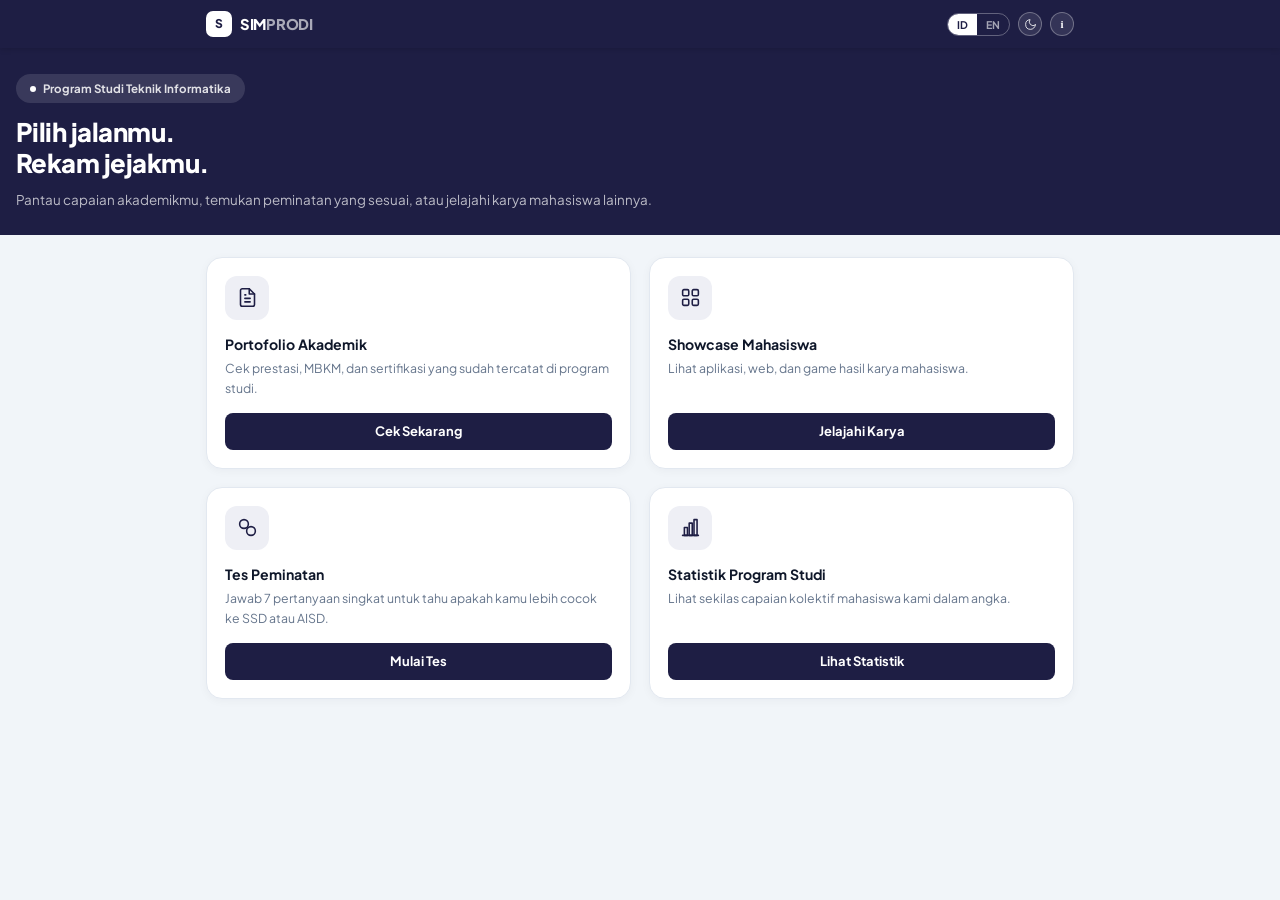
==== commit c4b3ed83: "Sync from simprodi@0594e9d987aee9c161807e4d3b823cfb4e3e697d" ====
--- a/portofolio/index.html
+++ b/portofolio/index.html
@@ -18,6 +18,7 @@
   } catch (e) {}
 })();
 </script>
+<link rel="stylesheet" href="https://fonts.googleapis.com/css2?family=Plus+Jakarta+Sans:wght@400;500;600;700;800&display=swap">
 <link rel="stylesheet" href="/assets/app.css">
 </head>
 <body>
--- a/assets/app.css
+++ b/assets/app.css
@@ -1,9 +1,12 @@
 *, *::before, *::after { box-sizing: border-box; margin: 0; padding: 0; }
 
 :root {
-  --blue:        #2563eb;
-  --blue-soft:   #eff6ff;
-  --blue-border: #bfdbfe;
+  --blue:        #1e1e44;
+  --blue-soft:   #eeeff5;
+  --blue-border: #d7d9e6;
+  --slate:       #5b6b8c;
+  --slate-soft:  #eef1f5;
+  --slate-border:#d7ddE6;
   --green:       #16a34a;
   --green-soft:  #f0fdf4;
   --green-border:#bbf7d0;
@@ -23,7 +26,7 @@
   --muted:       #64748b;
   --subtle:      #94a3b8;
   --radius:      10px;
-  --font: system-ui, -apple-system, 'Segoe UI', Roboto, sans-serif;
+  --font: 'Plus Jakarta Sans', system-ui, -apple-system, 'Segoe UI', Roboto, sans-serif;
 }
 
 /* Mode gelap: menimpa palet di atas. Dipicu otomatis mengikuti preferensi
@@ -31,9 +34,12 @@
    data-theme di <html> saat pengguna memilih sendiri lewat tombol toggle. */
 @media (prefers-color-scheme: dark) {
   :root:not([data-theme="light"]) {
-    --blue:        #3b82f6;
-    --blue-soft:   #17233d;
-    --blue-border: #1e3a6f;
+    --blue:        #4a4a7e;
+    --blue-soft:   #23233f;
+    --blue-border: #3a3a5e;
+    --slate:       #8a94ad;
+    --slate-soft:  #232733;
+    --slate-border:#3a4050;
     --green:       #22c55e;
     --green-soft:  #142e1e;
     --green-border:#1b4a2e;
@@ -55,9 +61,12 @@
   }
 }
 :root[data-theme="dark"] {
-  --blue:        #3b82f6;
-  --blue-soft:   #17233d;
-  --blue-border: #1e3a6f;
+  --blue:        #4a4a7e;
+  --blue-soft:   #23233f;
+  --blue-border: #3a3a5e;
+  --slate:       #8a94ad;
+  --slate-soft:  #232733;
+  --slate-border:#3a4050;
   --green:       #22c55e;
   --green-soft:  #142e1e;
   --green-border:#1b4a2e;
@@ -84,45 +93,54 @@
   font-size: 15px; line-height: 1.5;
   -webkit-font-smoothing: antialiased;
   display: flex; flex-direction: column;
+  overflow-x: hidden;
 }
 main { flex: 1; }
 
-/* ---- HEADER ---- */
+/* ---- HEADER ----
+   Latar navy tetap, terlepas dari tema terang/gelap situs - header
+   berperan sebagai "identitas" yang selalu gelap, jadi semua warna teks
+   di dalamnya di-override manual ke putih/terang, bukan ikut var(--text). */
 .site-header {
-  background: var(--card);
-  box-shadow: 0 1px 6px rgba(0,0,0,.07);
+  background: var(--blue);
+  box-shadow: 0 1px 6px rgba(0,0,0,.16);
   position: sticky; top: 0; z-index: 100;
 }
 .header-inner {
-  max-width: 680px; margin: 0 auto;
+  max-width: 900px; margin: 0 auto;
   padding: 0 16px; height: 48px;
   display: flex; align-items: center; justify-content: space-between;
 }
-.header-brand {
-  font-size: 0.92rem; font-weight: 800; color: var(--text);
-  letter-spacing: -0.02em; cursor: pointer;
-}
-.header-brand span { color: var(--blue); }
+.header-brand { display: flex; align-items: center; gap: 8px; cursor: pointer; }
+.header-brand-mark {
+  width: 26px; height: 26px; border-radius: 7px; background: #fff;
+  color: var(--blue); font-weight: 800; font-size: 12px;
+  display: flex; align-items: center; justify-content: center; flex-shrink: 0;
+}
+.header-brand-text {
+  font-size: 0.92rem; font-weight: 800; color: #fff; letter-spacing: -0.02em;
+}
+.header-brand-text span { color: rgba(255,255,255,.62); }
 .header-info-btn {
   width: 24px; height: 24px; border-radius: 50%;
-  border: 1.5px solid var(--border); background: var(--card);
+  border: 1.5px solid rgba(255,255,255,.3); background: rgba(255,255,255,.1);
   display: flex; align-items: center; justify-content: center;
   cursor: pointer; font-size: 0.68rem; font-weight: 700;
-  color: var(--subtle); font-family: Georgia, serif;
+  color: #fff; font-family: Georgia, serif;
   transition: border-color .15s, color .15s, background .15s;
   flex-shrink: 0; line-height: 1;
 }
-.header-info-btn:hover { border-color: var(--blue); color: var(--blue); background: var(--blue-soft); }
+.header-info-btn:hover { border-color: #fff; background: rgba(255,255,255,.2); color: #fff; }
 .lang-toggle {
-  display: flex; border: 1.5px solid var(--border); border-radius: 20px;
+  display: flex; border: 1.5px solid rgba(255,255,255,.3); border-radius: 20px;
   overflow: hidden; flex-shrink: 0;
 }
 .lang-btn {
-  border: none; background: var(--card); color: var(--subtle);
+  border: none; background: transparent; color: rgba(255,255,255,.6);
   font-family: var(--font); font-size: 0.66rem; font-weight: 700;
   padding: 4px 9px; cursor: pointer; transition: background .15s, color .15s;
 }
-.lang-btn.active { background: var(--blue); color: #fff; }
+.lang-btn.active { background: #fff; color: var(--blue); }
 
 /* ---- MODAL ABOUT ---- */
 .about-overlay {
@@ -165,7 +183,16 @@
 .about-close:hover { background: var(--border); }
 
 /* ---- LAYOUT ---- */
-.page-wrap { max-width: 680px; margin: 0 auto; padding: 20px 16px 48px; }
+.page-wrap { max-width: 900px; margin: 0 auto; padding: 20px 16px 48px; }
+
+/* Lebar baca per fitur - meniru proporsi masing-masing di mockup: beranda
+   (kartu menu) pakai lebar penuh .page-wrap, fitur lain yang isinya teks
+   dibatasi lebih sempit supaya tetap nyaman dibaca meski .page-wrap sudah
+   melebar jadi 900px. */
+#searchSection, #detailView { max-width: 700px; margin-left: auto; margin-right: auto; }
+#scGaleriView, #scDetailView, #scFormView, #scStatusView { max-width: 780px; margin-left: auto; margin-right: auto; }
+#quizView, #quizResultView { max-width: 560px; margin-left: auto; margin-right: auto; }
+#statistikView { max-width: 780px; margin-left: auto; margin-right: auto; }
 
 /* ---- SEARCH ---- */
 .search-card {
@@ -247,6 +274,8 @@
 }
 .back-btn:hover { border-color: var(--blue); color: var(--blue); }
 .back-btn .arr  { font-size: 0.9rem; }
+.home-hero .back-btn { color: rgba(255,255,255,.8); border-color: rgba(255,255,255,.3); }
+.home-hero .back-btn:hover { color: #fff; border-color: #fff; }
 
 .detail-header {
   background: var(--card); border: 1px solid var(--border);
@@ -271,10 +300,11 @@
 .acc-btn.is-open { border-radius: var(--radius) var(--radius) 0 0; }
 
 .acc-lhs   { display: flex; align-items: center; gap: 10px; }
-.acc-dot   { width: 8px; height: 8px; border-radius: 50%; flex-shrink: 0; }
-.dot-blue  { background: var(--blue); }
-.dot-green { background: var(--green); }
-.dot-purple{ background: var(--purple); }
+.acc-cat-icon {
+  width: 30px; height: 30px; border-radius: 9px; flex-shrink: 0;
+  background: var(--blue-soft); color: var(--blue);
+  display: flex; align-items: center; justify-content: center;
+}
 .acc-label { font-size: 0.88rem; font-weight: 600; color: var(--text); }
 .acc-count { font-size: 0.70rem; font-weight: 700; padding: 2px 7px; border-radius: 20px; }
 .c-blue    { background: var(--blue-soft);   color: var(--blue);   }
@@ -481,105 +511,57 @@
   .btn-lapor { width: 100%; text-align: center; }
 }
 
-/* ---- BERANDA ---- */
-.home-hero { padding: 26px 0 20px; }
+/* ---- BERANDA ----
+   .home-hero dibuat "full-bleed" (lebar penuh layar) meski induknya
+   (.page-wrap) dibatasi 680px, supaya latar navy-nya menyambung rata
+   dengan .site-header di atasnya - persis seperti di mockup, tanpa perlu
+   mengubah struktur .page-wrap yang dipakai bersama semua tampilan lain. */
+.home-hero {
+  background: var(--blue);
+  width: 100vw; position: relative; left: 50%; margin-left: -50vw;
+  padding: 26px 16px 24px; margin-top: -20px; margin-bottom: 22px;
+}
+.home-hero-inner { max-width: 780px; margin: 0 auto; }
+#homeView .home-hero-inner { max-width: none; }
 .home-headline {
   font-size: 1.6rem; font-weight: 800; line-height: 1.2;
   color: var(--text); letter-spacing: -0.02em; text-wrap: balance; margin-bottom: 10px;
 }
+.home-hero .home-headline { color: #fff; }
 .home-sub { font-size: 0.84rem; color: var(--muted); line-height: 1.65; }
+.home-hero .home-sub { color: rgba(255,255,255,.7); }
+.eyebrow {
+  display: inline-flex; align-items: center; gap: 7px;
+  background: rgba(255,255,255,.12); border-radius: 999px; padding: 6px 14px;
+  font-size: 0.72rem; font-weight: 700; color: rgba(255,255,255,.85); margin-bottom: 14px;
+}
+.eyebrow-dot { width: 6px; height: 6px; border-radius: 50%; background: #fff; flex-shrink: 0; }
 
 .home-cards {
   display: grid; grid-template-columns: 1fr 1fr;
-  gap: 14px; margin-bottom: 24px;
+  gap: 18px; margin-bottom: 24px;
 }
 @media (max-width: 400px) {
   .home-cards { grid-template-columns: 1fr; }
   .home-headline { font-size: 1.32rem; }
 }
 .home-card {
-  background: var(--card); border: 1.5px solid var(--border);
-  border-radius: 16px; overflow: hidden; cursor: pointer;
+  background: var(--card); border: 1px solid var(--border);
+  border-radius: 16px; cursor: pointer;
+  box-shadow: 0 2px 10px rgba(15,23,42,.04);
   transition: border-color .18s, box-shadow .18s, transform .14s;
   -webkit-tap-highlight-color: transparent; outline: none;
   display: flex; flex-direction: column;
 }
-.home-card-1:hover, .home-card-1:focus-visible {
+.home-card:hover, .home-card:focus-visible {
   border-color: var(--blue);
-  box-shadow: 0 8px 28px rgba(37,99,235,.15);
+  box-shadow: 0 8px 24px rgba(30,30,68,.12);
   transform: translateY(-2px);
 }
-.home-card-2:hover, .home-card-2:focus-visible {
-  border-color: var(--purple);
-  box-shadow: 0 8px 28px rgba(124,58,237,.15);
-  transform: translateY(-2px);
-}
-.home-card-illus {
-  height: 118px; position: relative; overflow: hidden;
-  display: flex; align-items: flex-end; padding: 0 18px 16px;
-}
-.home-card-illus::before {
-  content: ''; position: absolute; right: -18px; top: -18px;
-  width: 76px; height: 76px; border-radius: 50%; background: rgba(255,255,255,.09);
-}
-.home-card-illus::after {
-  content: ''; position: absolute; right: 38px; top: 12px;
-  width: 36px; height: 36px; border-radius: 50%; background: rgba(255,255,255,.06);
-}
-.illus-blue   { background: linear-gradient(140deg, #1D4ED8 0%, #2563EB 55%, #4F46E5 100%); }
-
-/* Ilustrasi Portofolio Akademik - list kategori */
-.illus-list { display: flex; flex-direction: column; gap: 8px; width: 100%; }
-.illus-list-row { display: flex; align-items: center; gap: 8px; }
-.illus-list-dot {
-  width: 7px; height: 7px; border-radius: 50%;
-  background: rgba(255,255,255,.9); flex-shrink: 0;
-}
-.illus-list-dot.dim { background: rgba(255,255,255,.35); }
-.illus-list-label {
-  font-size: 0.68rem; font-weight: 700; color: rgba(255,255,255,.9); flex: 1;
-}
-.illus-list-label.dim { color: rgba(255,255,255,.38); }
-.illus-list-badge {
-  font-size: 0.58rem; font-weight: 700;
-  background: rgba(255,255,255,.15); border: 1px solid rgba(255,255,255,.22);
-  border-radius: 20px; padding: 1px 7px; color: rgba(255,255,255,.8);
-}
-.illus-list-badge.dim { opacity: 0.35; }
-
-/* Ilustrasi Tes Peminatan - komparasi SSD vs AISD */
-.illus-vs-wrap {
-  display: flex; width: 100%; height: 100%;
-  position: absolute; inset: 0;
-}
-.illus-vs-side {
-  flex: 1; display: flex; flex-direction: column;
-  align-items: center; justify-content: center; gap: 6px;
-  position: relative;
-}
-.illus-vs-left  { background: linear-gradient(160deg, #1D4ED8, #3B82F6); }
-.illus-vs-right { background: linear-gradient(160deg, #7C3AED, #A21CAF); }
-.illus-vs-label {
-  font-size: 0.75rem; font-weight: 800; letter-spacing: 0.05em;
-  color: rgba(255,255,255,.95);
-}
-.illus-vs-dots { display: flex; gap: 4px; }
-.illus-vs-dot {
-  width: 5px; height: 5px; border-radius: 50%;
-  background: rgba(255,255,255,.3);
-}
-.illus-vs-dot.on { background: rgba(255,255,255,.88); }
-.illus-vs-badge {
-  position: absolute; top: 50%; left: 50%;
-  transform: translate(-50%, -50%);
-  width: 26px; height: 26px;
-  display: flex; align-items: center; justify-content: center;
-  font-size: 0.52rem; font-weight: 800; letter-spacing: 0.03em;
-  color: rgba(255,255,255,.75);
-  background: rgba(255,255,255,.12);
-  border: 1px solid rgba(255,255,255,.22);
-  border-radius: 50%;
-  z-index: 1;
+.home-card-icon {
+  width: 44px; height: 44px; border-radius: 12px; background: var(--blue-soft);
+  color: var(--blue); display: flex; align-items: center; justify-content: center;
+  margin: 18px 18px 0;
 }
 
 .home-card-body { padding: 15px 18px 18px; flex: 1; display: flex; flex-direction: column; }
@@ -599,54 +581,57 @@
 }
 
 /* ---- KUIS PEMINATAN ---- */
-.quiz-topbar {
-  display: flex; align-items: center; gap: 10px; margin-bottom: 4px;
-}
-.quiz-progress-bar {
-  flex: 1; height: 4px; background: var(--border); border-radius: 2px; overflow: hidden;
-}
-.quiz-progress-fill {
-  height: 100%; background: var(--purple); border-radius: 2px;
-  transition: width .35s ease;
-}
-.quiz-step-label { font-size: 0.75rem; color: var(--muted); white-space: nowrap; }
+.quiz-progress-row { display: flex; align-items: center; gap: 12px; margin-bottom: 4px; }
+.quiz-steps { display: flex; gap: 5px; flex: 1; }
+.quiz-step { flex: 1; height: 5px; border-radius: 3px; background: var(--border); }
+.quiz-step.done { background: var(--blue); }
+.quiz-step-label { font-size: 0.75rem; color: var(--muted); font-weight: 600; white-space: nowrap; }
 .quiz-card {
-  background: var(--card); border: 1px solid var(--border);
+  background: var(--card); border: 1.5px solid var(--blue);
   border-radius: var(--radius); padding: 20px 18px; margin-top: 12px;
 }
 .quiz-q {
-  font-size: 0.95rem; font-weight: 600; color: var(--text);
+  font-size: 0.95rem; font-weight: 700; color: var(--text);
   line-height: 1.6; margin-bottom: 16px;
 }
 .quiz-options { display: flex; flex-direction: column; gap: 10px; }
 .quiz-option {
   width: 100%; text-align: left; border: 1.5px solid var(--border);
-  border-radius: 10px; padding: 13px 16px;
+  border-radius: 10px; padding: 12px 15px;
+  display: flex; align-items: center; gap: 12px;
   font-size: 0.87rem; font-family: var(--font); color: var(--text);
   background: var(--card); cursor: pointer; line-height: 1.55;
   transition: border-color .15s, background .15s;
   -webkit-tap-highlight-color: transparent;
 }
-.quiz-option:hover { border-color: var(--purple); background: var(--purple-soft); }
+.quiz-option:hover { border-color: var(--blue); background: var(--blue-soft); }
+.quiz-opt-mark {
+  width: 26px; height: 26px; border-radius: 50%; flex-shrink: 0;
+  border: 1.5px solid var(--border); color: var(--subtle);
+  font-weight: 800; font-size: 0.72rem;
+  display: flex; align-items: center; justify-content: center;
+  transition: border-color .15s, color .15s;
+}
+.quiz-option:hover .quiz-opt-mark { border-color: var(--blue); color: var(--blue); }
 .quiz-prev-btn {
   display: flex; align-items: center; gap: 6px; margin-top: 16px;
   background: none; border: none; cursor: pointer; padding: 4px 0;
   font-size: 0.82rem; font-weight: 600; color: var(--muted);
   font-family: var(--font); transition: color .15s;
 }
-.quiz-prev-btn:hover { color: var(--purple); }
+.quiz-prev-btn:hover { color: var(--blue); }
 
 /* ---- HASIL KUIS ---- */
 .result-hero {
-  background: var(--card); border: 1px solid var(--border);
+  background: var(--card); border: 1.5px solid var(--blue);
   border-radius: var(--radius); padding: 22px 20px; text-align: center; margin-bottom: 12px;
 }
 .result-chip {
   display: inline-block; font-size: 0.68rem; font-weight: 700; text-transform: uppercase;
   letter-spacing: 0.5px; padding: 3px 10px; border-radius: 20px; margin-bottom: 10px;
 }
-.chip-ssd  { background: var(--blue-soft);   color: var(--blue);   }
-.chip-aisd { background: var(--purple-soft); color: var(--purple); }
+.chip-ssd  { background: var(--blue-soft);  color: var(--blue);  }
+.chip-aisd { background: var(--slate-soft); color: var(--slate); }
 .result-pem-name { font-size: 1.05rem; font-weight: 700; color: var(--text); margin-bottom: 5px; line-height: 1.4; }
 .result-score-line { font-size: 0.82rem; color: var(--muted); margin-bottom: 16px; }
 .score-bars { display: flex; flex-direction: column; gap: 8px; text-align: left; }
@@ -654,11 +639,11 @@
   display: flex; justify-content: space-between;
   font-size: 0.74rem; font-weight: 700; margin-bottom: 4px;
 }
-.score-row-label.ssd  { color: var(--blue);   }
-.score-row-label.aisd { color: var(--purple); }
+.score-row-label.ssd  { color: var(--blue);  }
+.score-row-label.aisd { color: var(--slate); }
 .score-track { height: 6px; background: var(--border); border-radius: 3px; overflow: hidden; }
-.score-fill-ssd  { height: 100%; background: var(--blue);   border-radius: 3px; transition: width .5s ease; }
-.score-fill-aisd { height: 100%; background: var(--purple); border-radius: 3px; transition: width .5s ease; }
+.score-fill-ssd  { height: 100%; background: var(--blue);  border-radius: 3px; transition: width .5s ease; }
+.score-fill-aisd { height: 100%; background: var(--slate); border-radius: 3px; transition: width .5s ease; }
 .result-desc-card {
   background: var(--card); border: 1px solid var(--border);
   border-radius: var(--radius); padding: 16px; margin-bottom: 12px;
@@ -696,25 +681,6 @@
 /* ---- SHOWCASE MAHASISWA ---- */
 #scGaleriView, #scDetailView, #scFormView, #scStatusView { display: none; }
 
-.illus-showcase { background: linear-gradient(140deg, #7C3AED 0%, #A855F7 55%, #2563EB 100%); }
-.illus-gallery { display: flex; gap: 8px; }
-.illus-gallery-tile { width: 30px; height: 30px; border-radius: 8px; background: rgba(255,255,255,.16); }
-.illus-gallery-tile:nth-child(2) { background: rgba(255,255,255,.26); }
-.illus-gallery-tile:nth-child(3) { background: rgba(255,255,255,.36); }
-.home-card-featured { grid-column: 1 / -1; }
-.home-card-featured .home-card-illus { padding: 0 18px; align-items: center; }
-.home-card-4:hover, .home-card-4:focus-visible {
-  border-color: var(--green);
-  box-shadow: 0 8px 28px rgba(22,163,74,.15);
-  transform: translateY(-2px);
-}
-
-/* Ilustrasi Statistik Program Studi - bar chart sederhana */
-.illus-stats { background: linear-gradient(140deg, #15803d 0%, #16a34a 55%, #22c55e 100%); }
-.illus-bars { display: flex; align-items: flex-end; gap: 6px; width: 100%; height: 100%; }
-.illus-bar { flex: 1; border-radius: 4px 4px 0 0; background: rgba(255,255,255,.4); }
-.illus-bar:last-child { background: rgba(255,255,255,.95); }
-
 /* ---- STATISTIK PROGRAM STUDI ---- */
 .stat-disclaimer {
   background: var(--orange-soft); border: 1px solid var(--orange-border);
@@ -730,7 +696,7 @@
   background: var(--card); border: 1px solid var(--border);
   border-radius: var(--radius); padding: 18px 14px; text-align: center;
 }
-.stat-icon { width: 34px; height: 34px; margin: 0 auto 10px; color: var(--green); }
+.stat-icon { width: 34px; height: 34px; margin: 0 auto 10px; color: var(--blue); }
 .stat-icon svg { width: 100%; height: 100%; }
 .stat-value { font-size: 1.6rem; font-weight: 800; color: var(--text); line-height: 1.15; margin-bottom: 4px; }
 .stat-label { font-size: 0.74rem; color: var(--muted); line-height: 1.4; }
@@ -766,8 +732,8 @@
 
 .sc-tag { font-size: 0.68rem; font-weight: 700; padding: 3px 9px; border-radius: 12px; border: 1px solid; display: inline-block; }
 .sc-tag-jenis { background: var(--bg); color: var(--muted); border-color: var(--border); }
-.sc-tag-ssd  { background: var(--blue-soft);   color: var(--blue);   border-color: var(--blue-border); }
-.sc-tag-aisd { background: var(--purple-soft); color: var(--purple); border-color: var(--purple-border); }
+.sc-tag-ssd  { background: var(--blue-soft);  color: var(--blue);  border-color: var(--blue-border); }
+.sc-tag-aisd { background: var(--slate-soft); color: var(--slate); border-color: var(--slate-border); }
 .sc-tag-none { background: var(--bg); color: var(--subtle); border-color: var(--border); }
 .sc-tag-live { background: var(--green-soft);  color: var(--green);  border-color: var(--green-border); }
 .sc-tag-dev  { background: var(--orange-soft); color: var(--orange); border-color: var(--orange-border); }
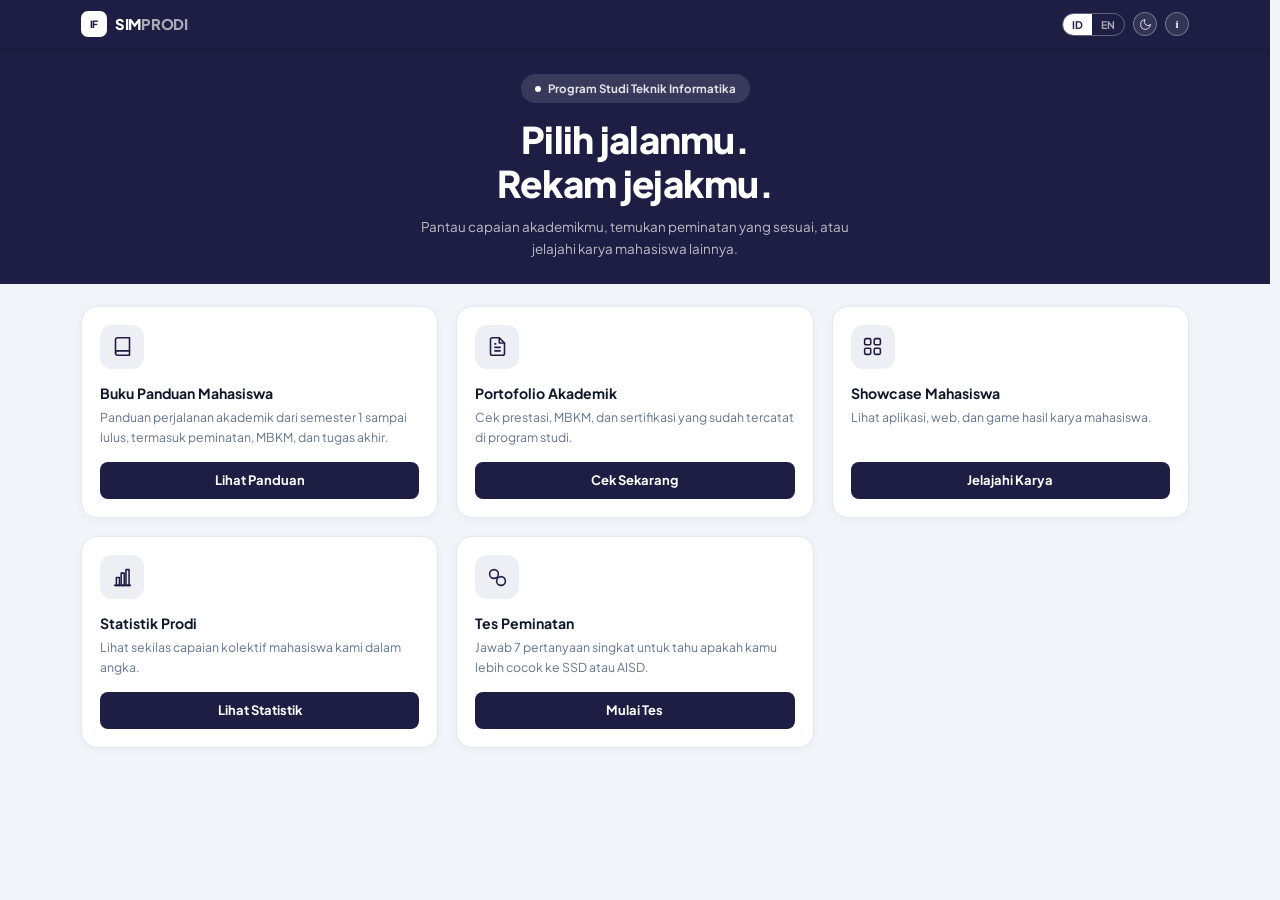
==== commit 9c02edcd: "Sync from simprodi@765274ca72f283501815bc9c499919ff3171e544" ====
--- a/portofolio/index.html
+++ b/portofolio/index.html
@@ -8,6 +8,17 @@
 <meta property="og:description" content="Cek prestasi, MBKM, dan sertifikasi yang sudah tercatat di program studi.">
 <meta property="og:type" content="website">
 <meta property="og:image" content="https://simprodi.fandipres.my.id/previews/achievements-detail-page.png">
+<link rel="canonical" href="https://simprodi.fandipres.my.id/portofolio/">
+<script type="application/ld+json">
+{
+  "@context": "https://schema.org",
+  "@type": "BreadcrumbList",
+  "itemListElement": [
+    { "@type": "ListItem", "position": 1, "name": "Beranda", "item": "https://simprodi.fandipres.my.id/" },
+    { "@type": "ListItem", "position": 2, "name": "Portofolio Akademik", "item": "https://simprodi.fandipres.my.id/portofolio/" }
+  ]
+}
+</script>
 <script>
 // Terapkan pilihan tema tersimpan SEBELUM CSS digambar, supaya tidak ada
 // kedipan warna terang sesaat sebelum berpindah ke gelap (atau sebaliknya).
--- a/assets/app.css
+++ b/assets/app.css
@@ -1,4 +1,4 @@
-*, *::before, *::after { box-sizing: border-box; margin: 0; padding: 0; }
+*, *::before, *::after { box-sizing: border-box; margin: 0; padding: 0; -webkit-tap-highlight-color: transparent; }
 
 :root {
   --blue:        #1e1e44;
@@ -97,6 +97,19 @@
 }
 main { flex: 1; }
 
+/* ---- CUSTOM SCROLLBAR ---- theme-aware (uses --blue-border, which
+   already has its own light/dark values), so it follows the navy
+   identity instead of the browser's default gray scrollbar. */
+/* scrollbar-gutter menjaga lebar area konten tetap sama baik saat
+   scrollbar vertikal muncul (halaman panjang) maupun tidak (halaman
+   pendek) - tanpa ini, header/.page-wrap yang di-center akan tampak
+   bergeser beberapa pixel setiap kali berpindah fitur. */
+html { scrollbar-width: thin; scrollbar-color: var(--blue-border) transparent; scrollbar-gutter: stable; }
+::-webkit-scrollbar { width: 9px; height: 9px; }
+::-webkit-scrollbar-track { background: transparent; }
+::-webkit-scrollbar-thumb { background: var(--blue-border); border-radius: 5px; border: 2px solid transparent; background-clip: padding-box; }
+::-webkit-scrollbar-thumb:hover { background: var(--blue); background-clip: padding-box; }
+
 /* ---- HEADER ----
    Latar navy tetap, terlepas dari tema terang/gelap situs - header
    berperan sebagai "identitas" yang selalu gelap, jadi semua warna teks
@@ -114,7 +127,7 @@
 .header-brand { display: flex; align-items: center; gap: 8px; cursor: pointer; }
 .header-brand-mark {
   width: 26px; height: 26px; border-radius: 7px; background: #fff;
-  color: var(--blue); font-weight: 800; font-size: 12px;
+  color: var(--blue); font-weight: 800; font-size: 10px; letter-spacing: -0.02em;
   display: flex; align-items: center; justify-content: center; flex-shrink: 0;
 }
 .header-brand-text {
@@ -190,9 +203,32 @@
    dibatasi lebih sempit supaya tetap nyaman dibaca meski .page-wrap sudah
    melebar jadi 900px. */
 #searchSection, #detailView { max-width: 700px; margin-left: auto; margin-right: auto; }
-#scGaleriView, #scDetailView, #scFormView, #scStatusView { max-width: 780px; margin-left: auto; margin-right: auto; }
+#searchSection .home-hero-inner, #detailView .home-hero-inner { max-width: 700px; }
+#scGaleriView { max-width: 780px; margin-left: auto; margin-right: auto; }
+#scDetailView, #scFormView, #scStatusView { max-width: 780px; margin-left: auto; margin-right: auto; }
+#scDetailView .home-hero-inner { max-width: 780px; }
 #quizView, #quizResultView { max-width: 560px; margin-left: auto; margin-right: auto; }
+#quizView .home-hero-inner, #quizResultView .home-hero-inner { max-width: 560px; }
 #statistikView { max-width: 780px; margin-left: auto; margin-right: auto; }
+#panduanView { max-width: 780px; margin-left: auto; margin-right: auto; }
+
+/* Laptop/desktop saja: semua fitur dilebarkan ke lebar yang sama agar
+   tidak ada ruang kosong berlebih di kanan-kiri pada layar lebar. Mobile
+   dan tablet tidak disentuh sama sekali (di bawah breakpoint ini). */
+@media (min-width: 1024px) {
+  .page-wrap { max-width: 1140px; }
+  .header-inner { max-width: 1140px; }
+  #searchSection, #detailView { max-width: 1140px; }
+  #searchSection .home-hero-inner, #detailView .home-hero-inner { max-width: 1140px; }
+  #scGaleriView, #scDetailView, #scFormView, #scStatusView { max-width: 1140px; }
+  #scGaleriView .home-hero-inner, #scDetailView .home-hero-inner, #scFormView .home-hero-inner, #scStatusView .home-hero-inner { max-width: 1140px; }
+  #quizView, #quizResultView { max-width: 1140px; }
+  #quizView .home-hero-inner, #quizResultView .home-hero-inner { max-width: 1140px; }
+  #statistikView { max-width: 1140px; }
+  #statistikView .home-hero-inner { max-width: 1140px; }
+  #panduanView { max-width: 1140px; }
+  #panduanView .home-hero-inner { max-width: 1140px; }
+}
 
 /* ---- SEARCH ---- */
 .search-card {
@@ -408,11 +444,6 @@
 .alert-ok  { background: var(--green-soft); color: var(--green); border: 1px solid var(--green-border); }
 .alert-err { background: var(--red-soft); color: var(--red); border: 1px solid var(--red-border); }
 
-/* ---- DETAIL TOPBAR ---- */
-.detail-topbar {
-  display: flex; justify-content: space-between; align-items: center;
-  margin-bottom: 16px;
-}
 /* ---- TOAST ---- */
 .toast {
   position: fixed; bottom: 24px; left: 50%;
@@ -519,17 +550,25 @@
 .home-hero {
   background: var(--blue);
   width: 100vw; position: relative; left: 50%; margin-left: -50vw;
-  padding: 26px 16px 24px; margin-top: -20px; margin-bottom: 22px;
-}
-.home-hero-inner { max-width: 780px; margin: 0 auto; }
-#homeView .home-hero-inner { max-width: none; }
+  padding: 26px 0 24px; margin-top: -20px; margin-bottom: 22px;
+}
+/* Padding horizontal 16px sengaja ditaruh di .home-hero-inner (bukan di
+   .home-hero) supaya perhitungannya sama persis dengan .page-wrap dan
+   .header-inner (satu lapis padding pada elemen yang di-max-width+center),
+   sehingga tombol/teks di header sejajar dengan batas nav dan konten di
+   bawahnya, bukan tergeser 16px lebih ke kiri. */
+.home-hero-inner { max-width: 780px; margin: 0 auto; padding: 0 16px; }
+#homeView .home-hero-inner { max-width: none; text-align: center; }
 .home-headline {
   font-size: 1.6rem; font-weight: 800; line-height: 1.2;
   color: var(--text); letter-spacing: -0.02em; text-wrap: balance; margin-bottom: 10px;
 }
 .home-hero .home-headline { color: #fff; }
+#homeView .home-headline { font-size: 2.3rem; }
+@media (max-width: 480px) { #homeView .home-headline { font-size: 1.7rem; } }
 .home-sub { font-size: 0.84rem; color: var(--muted); line-height: 1.65; }
 .home-hero .home-sub { color: rgba(255,255,255,.7); }
+#homeView .home-sub { max-width: 460px; margin: 0 auto; }
 .eyebrow {
   display: inline-flex; align-items: center; gap: 7px;
   background: rgba(255,255,255,.12); border-radius: 999px; padding: 6px 14px;
@@ -540,6 +579,9 @@
 .home-cards {
   display: grid; grid-template-columns: 1fr 1fr;
   gap: 18px; margin-bottom: 24px;
+}
+@media (min-width: 1024px) {
+  .home-cards { grid-template-columns: repeat(3, 1fr); }
 }
 @media (max-width: 400px) {
   .home-cards { grid-template-columns: 1fr; }
@@ -700,6 +742,59 @@
 .stat-icon svg { width: 100%; height: 100%; }
 .stat-value { font-size: 1.6rem; font-weight: 800; color: var(--text); line-height: 1.15; margin-bottom: 4px; }
 .stat-label { font-size: 0.74rem; color: var(--muted); line-height: 1.4; }
+
+/* ---- BUKU PANDUAN MAHASISWA ---- */
+.panduan-timeline { display: flex; flex-direction: column; gap: 14px; }
+.panduan-glossary-outer { margin-bottom: 0; }
+.panduan-glossary-outer > .acc-btn .acc-label { font-size: 0.95rem; font-weight: 800; }
+.panduan-glossary {
+  padding: 4px 2px 2px;
+}
+.panduan-glossary .acc-wrap:last-child { margin-bottom: 0; }
+/* Grup (kategori) dibedakan dari istilah (sub-kategori) lewat KOMBINASI
+   beberapa isyarat sekaligus, bukan cuma warna teks (dulu satu-satunya
+   pembeda, user melaporkan sulit dibedakan): latar diwarnai + label lebih
+   besar untuk grup, sementara istilah di dalamnya diindentasi + diberi
+   garis penuntun di kiri + latar putih polos + label lebih kecil. */
+.panduan-glossary-group-btn { background: var(--blue-soft); }
+.panduan-glossary-group-btn:hover { background: var(--blue-soft); border-color: var(--blue-border); }
+.panduan-glossary-group-title { color: var(--blue); font-weight: 800; font-size: 0.86rem; }
+.panduan-glossary-group-desc { font-size: 0.78rem; color: var(--muted); line-height: 1.55; padding: 10px 16px 0; }
+.panduan-glossary-group-terms {
+  padding: 10px 0 2px 14px; margin-top: 2px;
+  border-left: 2px solid var(--blue-border);
+}
+.panduan-glossary-group-terms .acc-wrap:last-child { margin-bottom: 0; }
+.panduan-glossary-group-terms .acc-btn { padding: 10px 14px; }
+.panduan-glossary-group-terms .acc-label { color: var(--text); font-weight: 600; font-size: 0.82rem; }
+.panduan-glossary-full { font-weight: 600; color: var(--muted); }
+.panduan-glossary-desc { font-size: 0.78rem; color: var(--muted); line-height: 1.55; padding: 12px 16px; }
+.panduan-inline-link { color: var(--blue); font-weight: 700; cursor: pointer; }
+.panduan-inline-link:hover { text-decoration: underline; }
+.panduan-sem-card {
+  background: var(--card); border: 1px solid var(--border);
+  border-radius: var(--radius); padding: 16px 18px;
+}
+.panduan-sem-head {
+  display: flex; align-items: flex-start; justify-content: space-between;
+  gap: 10px; margin-bottom: 4px;
+}
+.panduan-sem-title { font-size: 0.95rem; font-weight: 800; color: var(--text); }
+.panduan-sem-chapter { font-size: 0.78rem; font-weight: 600; color: var(--blue); margin-top: 1px; }
+.panduan-sem-sks { font-size: 0.76rem; color: var(--muted); font-weight: 600; white-space: nowrap; }
+.panduan-sem-note { font-size: 0.79rem; color: var(--muted); line-height: 1.55; margin-bottom: 12px; }
+.panduan-course-list { display: flex; flex-wrap: wrap; gap: 7px; }
+.panduan-course-pill {
+  font-size: 0.76rem; background: var(--bg); border: 1px solid var(--border);
+  padding: 5px 11px; border-radius: 999px; color: var(--text);
+}
+.panduan-track-group { margin-top: 12px; }
+.panduan-track-group .result-chip { margin-bottom: 8px; }
+.panduan-lanjut-card { background: var(--blue-soft); border-color: var(--blue-border); }
+.panduan-lanjut-card .panduan-sem-note { color: var(--text); margin-bottom: 0; }
+.panduan-kelulusan-card { background: var(--green-soft); border-color: var(--green-border); }
+.panduan-kelulusan-card .panduan-sem-note { color: var(--text); margin-bottom: 0; }
+.panduan-kelulusan-chapter { color: var(--green); }
 
 .sc-card {
   background: var(--card); border: 1px solid var(--border);
@@ -777,7 +872,32 @@
 .sc-sort-option:hover { background: var(--bg); }
 .sc-sort-option.active { color: var(--blue); font-weight: 700; background: var(--blue-soft); }
 
-.sc-filter-panel { margin-bottom: 12px; background: var(--bg); border: 1px solid var(--border); border-radius: var(--radius); padding: 12px 14px; display: flex; flex-direction: column; gap: 10px; }
+/* Filter jadi popup (bottom-sheet modal), sama polanya dengan
+   .about-overlay/.about-modal - bukan panel yang mendorong konten di
+   bawahnya turun/naik seperti sebelumnya. */
+.sc-filter-overlay {
+  display: none; position: fixed; inset: 0;
+  background: rgba(15,23,42,.35); z-index: 300;
+  align-items: flex-end; justify-content: center;
+  padding: 0 16px 24px;
+}
+.sc-filter-overlay.open { display: flex; }
+.sc-filter-panel {
+  background: var(--card); border-radius: 16px;
+  padding: 18px 16px 16px; width: 100%; max-width: 480px;
+  max-height: 78vh; overflow-y: auto;
+  box-shadow: 0 12px 40px rgba(0,0,0,.18);
+  animation: slideUp .18s ease;
+  display: flex; flex-direction: column; gap: 10px;
+}
+.sc-filter-panel-head { display: flex; align-items: center; justify-content: space-between; margin-bottom: 2px; }
+.sc-filter-panel-title { font-weight: 800; font-size: 0.95rem; }
+.sc-filter-panel-close {
+  width: 26px; height: 26px; border-radius: 50%; border: 1px solid var(--border);
+  background: var(--bg); color: var(--muted); font-size: 1rem; cursor: pointer;
+  display: flex; align-items: center; justify-content: center;
+}
+.sc-filter-panel-close:hover { border-color: var(--blue); color: var(--blue); }
 .sc-filter-row { display: flex; flex-direction: column; gap: 7px; }
 .sc-filter-row-label { font-size: 0.66rem; font-weight: 700; color: var(--muted); text-transform: uppercase; letter-spacing: .05em; }
 .sc-chipbar { display: flex; gap: 6px; flex-wrap: wrap; }
@@ -789,10 +909,11 @@
 .sc-fchip.active { background: var(--blue); border-color: var(--blue); color: #fff; }
 
 .sc-gallery-grid { display: grid; grid-template-columns: 1fr 1fr; gap: 10px; }
+@media (min-width: 1024px) { .sc-gallery-grid { grid-template-columns: repeat(3, 1fr); } }
 @media (max-width: 480px) { .sc-gallery-grid { grid-template-columns: 1fr; } }
 .sc-gcard { padding: 0; overflow: hidden; display: flex; flex-direction: column; cursor: pointer; transition: border-color .18s, box-shadow .18s, transform .14s; }
 .sc-gcard:hover { border-color: var(--blue-border); box-shadow: 0 8px 24px rgba(37,99,235,.14); transform: translateY(-2px); }
-.sc-gthumb { aspect-ratio: 16/9; background-size: cover; background-position: center; background-color: var(--bg); transition: transform .3s; }
+.sc-gthumb { aspect-ratio: 16/9; display: block; width: 100%; object-fit: cover; background-color: var(--bg); transition: transform .3s; }
 .sc-gcard:hover .sc-gthumb { transform: scale(1.05); }
 .sc-gthumb-empty { display: flex; align-items: center; justify-content: center; background: linear-gradient(135deg, var(--bg), var(--border)); }
 .sc-gthumb-empty svg { width: 30px; height: 30px; color: var(--subtle); opacity: .6; }
@@ -806,34 +927,70 @@
 
 /* Detail */
 .sc-hero-media {
-  border-radius: var(--radius); overflow: hidden; border: 1px solid var(--border);
+  border-radius: 16px; overflow: hidden; border: 1px solid var(--border);
   background: linear-gradient(135deg,#1e293b,#0f172a); aspect-ratio: 16/9;
-  box-shadow: 0 12px 32px rgba(15,23,42,.16);
+  box-shadow: 0 16px 36px -10px rgba(15,23,42,.28);
   display: flex; align-items: center; justify-content: center; position: relative; cursor: pointer; margin-top: 12px;
 }
 .sc-hero-media .play { width: 52px; height: 52px; border-radius: 50%; background: rgba(255,255,255,.16); border: 1.5px solid rgba(255,255,255,.5); display: flex; align-items: center; justify-content: center; color: #fff; font-size: 1.3rem; }
+/* Sengaja dibatasi lebih sempit dari #scDetailView di desktop (yang melebar
+   sampai 1140px) - dibiarkan selebar itu, hero foto jadi terlalu besar
+   (~640px tinggi di 16:9) begitu isinya foto sungguhan (linkThumbnail),
+   beda dari dulu waktu isinya cuma ikon/placeholder kosong. Konten teks di
+   bawahnya (kartu tim, info akademik, deskripsi) tetap selebar 1140px
+   seperti semula - cuma hero-nya yang diciutkan & dipusatkan. */
+@media (min-width: 1024px) {
+  .sc-hero-media { max-width: 700px; margin-left: auto; margin-right: auto; }
+}
 .sc-hero-fallback { cursor: default; }
 .sc-hero-fallback svg { width: 56px; height: 56px; color: rgba(255,255,255,.5); }
+/* Carousel hero (thumbnail + trailer, cuma dipasang kalau ada trailer -
+   lihat scBuildDetailBodyHtml_) - scroll-snap NATIVE, bukan library, jadi
+   swipe di HP otomatis jalan tanpa JS. .sc-hero-media di dalam tiap slide
+   dipakai APA ADANYA (termasuk max-width:700px yg dipusatkan di desktop
+   di atas) - konsisten dgn hero non-carousel, cuma sekarang tiap slide
+   dapat perlakuan yang sama. */
+.sc-hero-carousel { position: relative; }
+.sc-hero-track {
+  display: flex; overflow-x: auto; scroll-snap-type: x mandatory;
+  -webkit-overflow-scrolling: touch; scrollbar-width: none;
+}
+.sc-hero-track::-webkit-scrollbar { display: none; }
+.sc-hero-slide { flex: 0 0 100%; min-width: 0; scroll-snap-align: start; }
+.sc-hero-dots { display: flex; justify-content: center; gap: 6px; margin-top: 10px; }
+.sc-hero-dot { width: 7px; height: 7px; padding: 0; border: none; border-radius: 50%; background: var(--border); cursor: pointer; transition: background .15s, transform .15s; }
+.sc-hero-dot.active { background: var(--blue); transform: scale(1.35); }
 .sc-shot-strip { display: flex; gap: 8px; margin-top: 10px; overflow-x: auto; padding-bottom: 4px; }
 .sc-shot { flex: 0 0 auto; width: 130px; aspect-ratio: 9/16; border-radius: 8px; border: 1px solid var(--border); background-size: cover; background-position: center; background-color: var(--bg); }
 .sc-detail-head { display: flex; align-items: flex-start; justify-content: space-between; gap: 12px; margin-top: 14px; }
-.sc-detail-title { font-size: 1.14rem; font-weight: 800; }
+.sc-detail-head-main { min-width: 0; flex: 1; }
+/* Judul 1 baris saja, dipangkas dengan ellipsis kalau kepanjangan -
+   konsisten dengan keputusan yang sama di mockup Showcase Detail Redesign. */
+.sc-detail-title { font-size: 1.32rem; font-weight: 800; letter-spacing: -0.01em; }
 .sc-like-btn { display: flex; flex-direction: column; align-items: center; gap: 1px; border: 1px solid var(--border); background: var(--card); border-radius: 10px; padding: 7px 11px; cursor: pointer; font-family: var(--font); flex-shrink: 0; font-size: 1rem; color: var(--subtle); transition: border-color .15s, transform .12s; }
 .sc-like-btn:hover { border-color: var(--red-border); color: var(--red); transform: scale(1.06); }
 .sc-like-btn.liked { color: var(--red); border-color: var(--red-border); background: var(--red-soft); }
 .sc-like-btn span { font-size: 0.76rem; font-weight: 700; color: var(--text); }
 .sc-detail-desc { margin-top: 10px; font-size: 0.88rem; white-space: pre-line; }
 .sc-section-label { font-size: 0.70rem; font-weight: 700; text-transform: uppercase; letter-spacing: .05em; color: var(--muted); margin-top: 18px; margin-bottom: 8px; }
-.sc-creator-row { display: flex; align-items: center; gap: 10px; padding: 8px 0; border-bottom: 1px solid var(--border); font-size: 0.85rem; }
-.sc-creator-row:last-child { border-bottom: none; }
-.sc-creator-avatar { flex-shrink: 0; width: 32px; height: 32px; border-radius: 50%; background: var(--blue-soft); color: var(--blue); border: 1px solid var(--blue-border); display: flex; align-items: center; justify-content: center; font-size: 0.76rem; font-weight: 800; }
-.sc-creator-nim { color: var(--muted); font-size: 0.74rem; }
-.sc-meta-grid { display: grid; grid-template-columns: 1fr 1fr; gap: 10px 14px; }
-.sc-meta-k { display: flex; align-items: center; gap: 5px; }
-.sc-meta-k svg { width: 12px; height: 12px; flex-shrink: 0; }
-@media (max-width: 420px) { .sc-meta-grid { grid-template-columns: 1fr; } }
-.sc-meta-k { font-size: 0.66rem; color: var(--muted); text-transform: uppercase; letter-spacing: .04em; font-weight: 700; }
-.sc-meta-v { font-size: 0.85rem; margin-top: 2px; }
+/* Kartu tim - avatar + nama + NIM per anggota, menggantikan daftar baris
+   polos lama (.sc-creator-row), sama dengan treatment di mockup. */
+.sc-team-card { display: flex; flex-wrap: wrap; gap: 10px; }
+.sc-team-member { display: flex; align-items: center; gap: 10px; flex: 1 1 200px; }
+.sc-creator-avatar { flex-shrink: 0; width: 36px; height: 36px; border-radius: 50%; background: var(--blue-soft); color: var(--blue); border: 1.5px solid var(--blue-border); display: flex; align-items: center; justify-content: center; font-size: 0.8rem; font-weight: 800; }
+.sc-creator-nim { color: var(--muted); font-size: 0.74rem; margin-top: 1px; }
+/* Kartu info ber-ikon - menggantikan grid teks polos lama (.sc-meta-grid). */
+.sc-info-grid { display: grid; grid-template-columns: 1fr 1fr; gap: 10px; }
+/* 420px dulu cukup, tapi iPhone 16 Pro Max dkk (viewport CSS 430px) sudah
+   lebih lebar dari itu - 2 kolom di situ jadi terlalu sempit per kartu
+   (ikon + teks kepepet, overflow). Naik ke 480px supaya ponsel besar
+   modern juga jatuh ke 1 kolom. */
+@media (max-width: 480px) { .sc-info-grid { grid-template-columns: 1fr; } }
+.sc-info-card { background: var(--card); border: 1px solid var(--border); border-radius: var(--radius); padding: 12px 13px; display: flex; align-items: flex-start; gap: 10px; }
+.sc-info-icon { width: 30px; height: 30px; border-radius: 9px; background: var(--blue-soft); color: var(--blue); display: flex; align-items: center; justify-content: center; flex-shrink: 0; }
+.sc-info-icon svg { width: 15px; height: 15px; }
+.sc-info-k { font-size: 0.62rem; font-weight: 700; text-transform: uppercase; letter-spacing: .04em; color: var(--subtle); }
+.sc-info-v { font-size: 0.83rem; font-weight: 600; margin-top: 2px; line-height: 1.3; }
 .sc-tech-pills { display: flex; gap: 6px; flex-wrap: wrap; }
 .sc-tech-pill { font-size: 0.72rem; background: var(--bg); border: 1px solid var(--border); padding: 3px 9px; border-radius: 999px; }
 
@@ -882,10 +1039,30 @@
 .sc-seg-btn { border: 1px solid var(--border); background: var(--card); color: var(--text); font-family: var(--font); font-size: 0.80rem; font-weight: 600; padding: 7px 12px; border-radius: 8px; cursor: pointer; transition: border-color .15s, background .15s, color .15s; }
 .sc-seg-btn:hover:not(.active) { border-color: var(--blue-border); background: var(--blue-soft); }
 .sc-seg-btn.active { border-color: var(--blue); background: var(--blue-soft); color: var(--blue); }
-.sc-form-section-title { font-weight: 800; font-size: 0.92rem; margin-top: 24px; padding-top: 18px; border-top: 1px solid var(--border); }
-.sc-form-section-title:first-child { margin-top: 14px; padding-top: 0; border-top: none; }
+/* Setiap bagian form Kirim Karya jadi kartu tersendiri dengan chip ikon +
+   judul di atasnya (menggantikan .sc-form-section-title, garis pemisah
+   tipis lama) - kontras satu sama lain supaya form yang panjang lebih
+   gampang "dipetakan" jadi beberapa langkah. Sama dengan treatment di
+   mockup Showcase Detail Redesign (form Kirim Karya). */
+.sc-form-card {
+  background: var(--card); border: 1px solid var(--border); border-radius: 16px;
+  padding: 18px; margin-top: 18px; box-shadow: 0 1px 4px rgba(15,23,42,.05);
+}
+.sc-form-card:first-child { margin-top: 14px; }
+.sc-form-card-head { display: flex; align-items: center; gap: 11px; margin-bottom: 16px; }
+.sc-form-card-icon {
+  width: 34px; height: 34px; border-radius: 10px; background: var(--blue-soft); color: var(--blue);
+  display: flex; align-items: center; justify-content: center; flex-shrink: 0;
+}
+.sc-form-card-icon svg { width: 17px; height: 17px; }
+.sc-form-card-title { font-weight: 800; font-size: 0.95rem; }
+.sc-form-card-step { font-size: 0.68rem; font-weight: 700; color: var(--subtle); text-transform: uppercase; letter-spacing: .04em; }
+.sc-form-card .sc-form-group:first-child { margin-top: 0; }
 .sc-creator-field { display: grid; grid-template-columns: 1fr 1.4fr auto; gap: 7px; margin-bottom: 7px; align-items: center; }
-@media (max-width: 420px) { .sc-creator-field { grid-template-columns: 1fr; } }
+/* Sama seperti .sc-info-grid di atas - 420px ketinggalan buat ponsel besar
+   modern (iPhone 16 Pro Max dkk, viewport CSS 430px), 3 kolom di situ
+   kepepet. Naik ke 480px. */
+@media (max-width: 480px) { .sc-creator-field { grid-template-columns: 1fr; } }
 .sc-single-field { display: grid; grid-template-columns: 1fr auto; gap: 7px; margin-bottom: 7px; align-items: center; }
 .sc-icon-btn { border: 1px solid var(--border); background: var(--card); width: 36px; height: 36px; border-radius: 8px; cursor: pointer; color: var(--muted); flex-shrink: 0; font-size: 0.9rem; }
 .sc-icon-btn:hover { border-color: var(--red-border); color: var(--red); }
